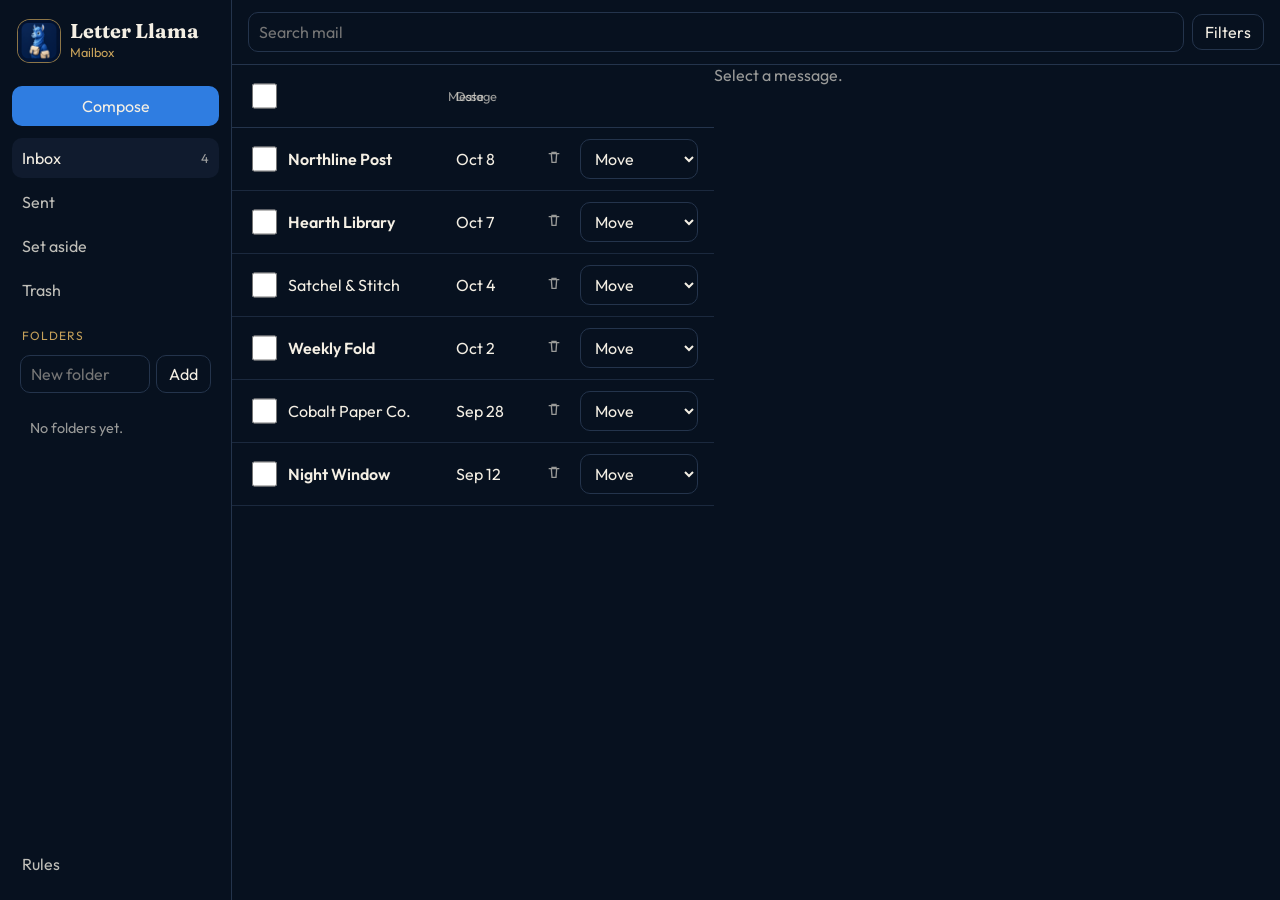
==== index.html @ 5c1ed554 "Serve the mailbox at the site root." ====
<!DOCTYPE html>
<html lang="en">
<head>
  <meta charset="utf-8" />
  <meta name="viewport" content="width=device-width, initial-scale=1" />
  <title>Letter Llama</title>
  <link rel="icon" href="[data-uri]" />
  <link rel="preconnect" href="https://fonts.googleapis.com" />
  <link rel="preconnect" href="https://fonts.gstatic.com" crossorigin />
  <link href="https://fonts.googleapis.com/css2?family=Fraunces:opsz,wght@9..144,560&family=Outfit:wght@400;500;600&display=swap" rel="stylesheet" />
  <style>
    :root { --ink:#07111f; --paper:#f4efe4; --cobalt:#2f7de1; --brass:#c6a15a; --line:#24344c; --surface:#101b2e; --muted:rgba(244,239,228,.62); }
    * { box-sizing: border-box; }
    html, body { margin: 0; height: 100%; background: var(--ink); color: var(--paper); font-family: Outfit, system-ui, sans-serif; }
    button, input, select, textarea { font: inherit; color: inherit; }
    button { cursor: pointer; }
    button:disabled { cursor: default; opacity: .45; }
    h1 { font-family: Fraunces, Georgia, serif; font-weight: 560; font-size: 1.6rem; margin: 0; }
    .shell { min-height: 100dvh; display: grid; grid-template-columns: 232px 1fr; }
    .side { border-right: 1px solid var(--line); padding: 16px 12px; display: flex; flex-direction: column; gap: 4px; min-width: 0; }
    .brand { display: flex; gap: 10px; align-items: center; padding: 4px 6px 12px; }
    .brand img { width: 42px; height: 42px; border-radius: 12px; object-fit: cover; box-shadow: 0 0 0 1px rgba(198,161,90,.7); }
    .brand strong { font-family: Fraunces, Georgia, serif; font-size: 1.25rem; display: block; line-height: 1; }
    .brand span { color: var(--brass); font-size: .8rem; }
    .navbtn, .folder, .compose { display: flex; width: 100%; align-items: center; justify-content: space-between; gap: 8px; min-height: 40px; border: 0; background: transparent; border-radius: 10px; padding: 0 10px; text-align: left; color: rgba(244,239,228,.78); }
    .navbtn.on, .folder.on { background: var(--surface); color: var(--paper); }
    .folder.over, .navbtn.over { outline: 1px solid var(--brass); }
    .sec { margin: 14px 10px 4px; font-size: .75rem; letter-spacing: .08em; text-transform: uppercase; color: var(--brass); }
    .sub { padding-left: 8px; }
    .addfolder { display: flex; gap: 6px; padding: 4px 8px 8px; min-width: 0; }
    .addfolder input { flex: 1; min-width: 0; width: 0; min-height: 36px; }
    .compose { background: var(--cobalt); color: var(--paper); justify-content: center; margin: 8px 0; }
    input, select, textarea { background: var(--ink); border: 1px solid var(--line); border-radius: 10px; min-height: 40px; padding: 8px 10px; }
    textarea { min-height: 120px; width: 100%; }
    .main { min-width: 0; display: flex; flex-direction: column; }
    .toolbar { display: flex; gap: 8px; align-items: center; padding: 12px 16px; border-bottom: 1px solid var(--line); }
    .toolbar input[type="search"] { flex: 1; }
    .ghost, .btn, .danger, .brass { min-height: 36px; border-radius: 10px; padding: 0 12px; }
    .ghost { background: transparent; border: 1px solid var(--line); }
    .btn { background: var(--cobalt); border: 0; }
    .danger { background: transparent; border: 1px solid rgba(47,125,225,.55); color: #9ec4f5; }
    .brass { background: transparent; border: 1px solid rgba(198,161,90,.7); color: var(--brass); }
    .filters { display: grid; grid-template-columns: repeat(4, 1fr); gap: 8px; padding: 12px 16px; border-bottom: 1px solid var(--line); background: #0c1728; }
    .filters label { display: flex; flex-direction: column; gap: 4px; font-size: .75rem; color: var(--muted); }
    .bulk { display: flex; flex-wrap: wrap; gap: 8px; align-items: center; padding: 8px 16px; background: #122038; border-bottom: 1px solid var(--line); }
    .listhead, .mail { display: grid; grid-template-columns: 32px minmax(110px, 180px) minmax(0, 1fr) 72px 36px 118px; gap: 8px; align-items: center; padding: 8px 16px; }
    .listhead { color: var(--muted); font-size: .8rem; border-bottom: 1px solid var(--line); }
    .mail { width: 100%; border: 0; border-bottom: 1px solid rgba(36,52,76,.7); background: transparent; text-align: left; color: inherit; }
    .mail.unread .who, .mail.unread .subj { font-weight: 600; }
    .mail.on { background: #15243b; }
    .subj { white-space: nowrap; overflow: hidden; text-overflow: ellipsis; }
    .snip { color: var(--muted); font-weight: 400; }
    .iconbtn { width: 36px; height: 36px; border-radius: 8px; border: 0; background: transparent; color: var(--muted); }
    .iconbtn:hover { color: var(--paper); background: var(--surface); }
    .split { display: grid; grid-template-columns: minmax(320px, 46%) 1fr; min-height: 0; flex: 1; }
    .reader.empty::before { content: "Select a message."; color: var(--muted); }
    .reader p { line-height: 1.5; color: rgba(244,239,228,.86); }
    .meta { color: var(--muted); font-size: .9rem; }
    .warn { margin-top: 12px; border: 1px solid rgba(198,161,90,.7); color: var(--brass); border-radius: 12px; padding: 12px; }
    .pad { padding: 16px; }
    .count { color: var(--muted); font-size: .8rem; }
    @media (max-width: 900px) {
      .shell { grid-template-columns: 1fr; }
      .side { border-right: 0; border-bottom: 1px solid var(--line); }
      .split { grid-template-columns: 1fr; }
      .reader { border-left: 0; border-top: 1px solid var(--line); }
      .filters { grid-template-columns: 1fr 1fr; }
      .listhead { display: none; }
      .reader.empty { display: none; }
      .mail { grid-template-columns: 28px 1fr 36px; grid-template-areas: "check who trash" "check subj subj" "check when move"; }
      .mail input[type="checkbox"] { grid-area: check; }
      .mail .who { grid-area: who; }
      .mail .subj { grid-area: subj; }
      .mail .when { grid-area: when; }
      .mail .iconbtn { grid-area: trash; }
      .mail select { grid-area: move; width: 100%; }
      .subj { grid-column: 2; }
      .when { grid-column: 2; color: var(--muted); font-size: .8rem; }
    }
  </style>
</head>
<body>
  <div class="shell">
    <aside class="side" id="side"></aside>
    <section class="main" id="main"></section>
  </div>
  <script>
    const MARK = "[data-uri]";
    const KEY = "letter-llama-mailbox-v2";
    const seed = [
      ["Northline Post", "You", "Buckle shipment is at the window", "The brass buckles for the cream satchels arrived this morning. They are behind the counter under your name.", "2026-10-08", true, []],
      ["Hearth Library", "You", "Your hold is on the desk", "A book you asked for is waiting at the front desk until Friday. Ask for the green slip.", "2026-10-07", true, []],
      ["Satchel & Stitch", "You", "Repair ticket 184", "The left strap is restitched and the buckle hole is recut. The ticket is paid.", "2026-10-04", false, ["ticket-184.pdf"]],
      ["Weekly Fold", "You", "Three routes, one map", "This week's fold covers the river road, the ridge cut, and the closed bridge.", "2026-10-02", true, ["routes.pdf"]],
      ["Cobalt Paper Co.", "You", "Invoice for cream stock", "Forty sheets of cream stock, paid. Keep the invoice with the shop papers.", "2026-09-28", false, ["invoice.pdf"]],
      ["Night Window", "You", "Old notes, unread since spring", "A stack of old notes has been sitting since spring. Say if you want them boxed or thrown out.", "2026-09-12", true, []]
    ].map((r, i) => ({ id: "seed-" + i, from: r[0], to: r[1], subject: r[2], body: r[3], date: r[4], unread: r[5], files: r[6], place: "inbox", folderId: null }));

    let state = load();
    function blankFilters() { return { from: "", to: "", subject: "", body: "", dateFrom: "", dateTo: "", attachment: "any", unread: "any" }; }
    function blank() { return { box: "inbox", folderId: null, letters: seed, folders: [], rules: [], openId: null, writing: false, to: "", subject: "", body: "", replying: false, reply: "", armed: false, query: "", selected: [], filtersOpen: false, filters: blankFilters(), view: "mail", ruleName: "", ruleQuery: "", ruleKind: "archive", armedRule: null, folderName: "" }; }
    function load() {
      try {
        const saved = JSON.parse(localStorage.getItem(KEY) || "null");
        if (saved && Array.isArray(saved.letters)) return Object.assign(blank(), saved, { filters: Object.assign(blankFilters(), saved.filters || {}) });
      } catch (e) {}
      return blank();
    }
    function save() { localStorage.setItem(KEY, JSON.stringify(state)); }
    function uid() { return Math.random().toString(36).slice(2) + Date.now().toString(36); }
    function esc(s) { return String(s ?? "").replace(/[&<>"']/g, (c) => "&#" + c.charCodeAt(0) + ";"); }
    function shownDate(iso) { const p = String(iso).split("-"); const months = ["Jan","Feb","Mar","Apr","May","Jun","Jul","Aug","Sep","Oct","Nov","Dec"]; return months[(+p[1] || 1) - 1] + " " + (+p[2] || ""); }
    function set(patch) {
      const id = document.activeElement && document.activeElement.id;
      const pos = document.activeElement && document.activeElement.selectionStart;
      state = Object.assign({}, state, patch || {});
      save();
      draw();
      if (id) {
        const el = document.getElementById(id);
        if (el) { el.focus(); if (pos != null && el.setSelectionRange) { try { el.setSelectionRange(pos, pos); } catch (e) {} } }
      }
    }
    function boxLetters() {
      return state.letters.filter((letter) => {
        if (state.box === "folder") return letter.place === "folder" && letter.folderId === state.folderId;
        return letter.place === state.box;
      });
    }
    function filtered() {
      const q = state.query.trim().toLowerCase();
      const f = state.filters;
      return boxLetters().filter((letter) => {
        const hay = (letter.from + " " + letter.to + " " + letter.subject + " " + letter.body).toLowerCase();
        if (q && !hay.includes(q)) return false;
        if (f.from && !letter.from.toLowerCase().includes(f.from.toLowerCase())) return false;
        if (f.to && !letter.to.toLowerCase().includes(f.to.toLowerCase())) return false;
        if (f.subject && !letter.subject.toLowerCase().includes(f.subject.toLowerCase())) return false;
        if (f.body && !letter.body.toLowerCase().includes(f.body.toLowerCase())) return false;
        if (f.dateFrom && letter.date < f.dateFrom) return false;
        if (f.dateTo && letter.date > f.dateTo) return false;
        if (f.attachment === "yes" && !letter.files.length) return false;
        if (f.attachment === "no" && letter.files.length) return false;
        if (f.unread === "yes" && !letter.unread) return false;
        if (f.unread === "no" && letter.unread) return false;
        return true;
      });
    }
    function title() {
      if (state.box === "folder") { const f = state.folders.find((item) => item.id === state.folderId); return f ? f.name : "Folder"; }
      return { inbox: "Inbox", sent: "Sent", archived: "Set aside", trash: "Trash" }[state.box] || "Inbox";
    }
    function unreadCount(box) { return state.letters.filter((l) => l.place === box && l.unread).length; }

    function draw() {
      const inboxN = unreadCount("inbox");
      document.getElementById("side").innerHTML = `
        <div class="brand"><img alt="" src="${MARK}" /><div><strong>Letter Llama</strong><span>Mailbox</span></div></div>
        <button class="compose" data-act="write">Compose</button>
        ${nav("inbox", "Inbox", inboxN)}
        ${nav("sent", "Sent")}
        ${nav("archived", "Set aside")}
        ${nav("trash", "Trash", state.letters.filter((l) => l.place === "trash").length)}
        <div class="sec">Folders</div>
        <form class="addfolder" id="add-folder"><input id="folder-name" name="name" placeholder="New folder" value="${esc(state.folderName)}" /><button class="ghost" type="submit">Add</button></form>
        <div class="sub">${state.folders.map((folder) => `<button class="folder ${state.box === "folder" && state.folderId === folder.id ? "on" : ""}" data-drop="folder" data-folder="${esc(folder.id)}">${esc(folder.name)} <span class="count">${state.letters.filter((l) => l.folderId === folder.id && l.place === "folder").length}</span></button>`).join("") || `<p class="meta" style="padding:0 10px">No folders yet.</p>`}</div>
        <button class="navbtn" data-view="rules" style="margin-top:auto">Rules</button>`;
      document.getElementById("main").innerHTML = state.view === "rules" ? rulesView() : mailView();
    }
    function nav(box, name, count) {
      return `<button class="navbtn ${state.box === box ? "on" : ""}" data-drop="${box}" data-box="${box}">${name}${count ? `<span class="count">${count}</span>` : ""}</button>`;
    }
    function mailView() {
      const rows = filtered();
      const allOn = rows.length > 0 && rows.every((letter) => state.selected.includes(letter.id));
      const filters = state.filtersOpen ? `
        <div class="filters">
          <label>From<input id="f-from" data-filter="from" value="${esc(state.filters.from)}" /></label>
          <label>To<input id="f-to" data-filter="to" value="${esc(state.filters.to)}" /></label>
          <label>Subject<input id="f-subject" data-filter="subject" value="${esc(state.filters.subject)}" /></label>
          <label>Body<input id="f-body" data-filter="body" value="${esc(state.filters.body)}" /></label>
          <label>Date from<input id="f-date-from" data-filter="dateFrom" type="date" value="${esc(state.filters.dateFrom)}" /></label>
          <label>Date to<input id="f-date-to" data-filter="dateTo" type="date" value="${esc(state.filters.dateTo)}" /></label>
          <label>Attachments<select id="f-files" data-filter="attachment"><option value="any">Any</option><option value="yes" ${state.filters.attachment === "yes" ? "selected" : ""}>Has attachment</option><option value="no" ${state.filters.attachment === "no" ? "selected" : ""}>No attachment</option></select></label>
          <label>Read<select id="f-unread" data-filter="unread"><option value="any">Any</option><option value="yes" ${state.filters.unread === "yes" ? "selected" : ""}>Unread</option><option value="no" ${state.filters.unread === "no" ? "selected" : ""}>Read</option></select></label>
        </div>` : "";
      const bulk = state.selected.length ? `
        <div class="bulk"><strong>${state.selected.length} selected</strong>
          <button class="danger" data-act="trash-selected">Trash</button>
          <button class="ghost" data-act="aside-selected">Set aside</button>
          <select id="bulk-move"><option value="">Move to folder</option>${state.folders.map((folder) => `<option value="${esc(folder.id)}">${esc(folder.name)}</option>`).join("")}</select>
          ${state.armed ? `<button class="brass" data-act="confirm-many">Yes, delete forever</button>` : `<button class="brass" data-act="arm-many">Delete forever</button>`}
        </div>` : "";
      const compose = state.writing ? `
        <form id="compose" class="pad">
          <label class="meta" for="to">To</label><input id="to" name="to" value="${esc(state.to)}" />
          <label class="meta" for="subject">Subject</label><input id="subject" name="subject" value="${esc(state.subject)}" />
          <label class="meta" for="body">Message</label><textarea id="body" name="body">${esc(state.body)}</textarea>
          <div class="bulk" style="padding-left:0"><button class="btn" type="submit">Send</button><button class="ghost" type="button" data-act="cancel-write">Discard</button></div>
        </form>` : "";
      const list = `
        <div class="listhead"><input type="checkbox" data-act="check-all" ${allOn ? "checked" : ""} aria-label="Check all" /><span></span><span>Message</span><span>Date</span><span></span><span></span></div>
        ${rows.map((letter) => row(letter)).join("") || `<p class="pad meta">No messages.</p>`}`;
      const open = state.letters.find((letter) => letter.id === state.openId);
      return `
        <div class="toolbar"><input id="q" type="search" placeholder="Search mail" value="${esc(state.query)}" /><button class="ghost" data-act="filters">${state.filtersOpen ? "Hide filters" : "Filters"}</button></div>
        ${filters}${bulk}${compose}
        <div class="split"><div>${list}</div>${open ? `<article class="reader">${reader(open)}</article>` : `<div class="reader empty"></div>`}</div>`;
    }
    function row(letter) {
      const who = letter.place === "sent" ? letter.to : letter.from;
      const on = state.selected.includes(letter.id);
      return `<div class="mail ${letter.unread ? "unread" : ""} ${state.openId === letter.id ? "on" : ""}" draggable="true" data-open="${esc(letter.id)}">
        <input type="checkbox" data-check="${esc(letter.id)}" ${on ? "checked" : ""} aria-label="Select ${esc(letter.subject)}" />
        <span class="who">${esc(who)}</span>
        <span class="subj"><span class="subj">${esc(letter.subject)}</span> <span class="snip">${esc(letter.body)}</span>${letter.files.length ? ` <span class="snip">· ${letter.files.length} file</span>` : ""}</span>
        <span class="when">${esc(shownDate(letter.date))}</span>
        <button class="iconbtn" data-trash="${esc(letter.id)}" aria-label="Trash"><svg width="16" height="16" viewBox="0 0 24 24" fill="none" stroke="currentColor" stroke-width="2" aria-hidden="true"><path d="M4 7h16M9 7V5h6v2M8 7l1 13h6l1-13"/></svg></button>
        <select data-move="${esc(letter.id)}" aria-label="Move"><option value="">Move</option><option value="inbox">Inbox</option><option value="archived">Set aside</option><option value="trash">Trash</option>${state.folders.map((folder) => `<option value="folder:${esc(folder.id)}">${esc(folder.name)}</option>`).join("")}</select>
      </div>`;
    }
    function reader(letter) {
      const reply = state.replying ? `<form id="reply"><label class="meta" for="reply-body">Reply to ${esc(letter.from)}</label><textarea id="reply-body" name="reply">${esc(state.reply)}</textarea><div class="bulk" style="padding-left:0"><button class="btn" type="submit">Send</button><button class="ghost" type="button" data-act="cancel-reply">Discard</button></div></form>` : `<button class="btn" data-act="reply">Reply</button>`;
      const kill = state.armed ? `<div class="warn">This deletes the message. It cannot be undone, and it does not move it to trash.<button class="brass" data-act="confirm-delete" style="margin-top:8px">Yes, delete forever</button></div>` : `<button class="brass" data-act="arm">Delete forever</button>`;
      return `<p class="meta">From ${esc(letter.from)} · To ${esc(letter.to)} · ${esc(shownDate(letter.date))}</p><h1>${esc(letter.subject)}</h1><p>${esc(letter.body)}</p>${letter.files.length ? `<p class="meta">Attachments: ${esc(letter.files.join(", "))}</p>` : ""}<div class="bulk" style="padding-left:0">${reply}<button class="danger" data-act="trash-one">Trash</button><button class="ghost" data-act="aside-one">Set aside</button>${kill}</div>`;
    }
    function rulesView() {
      return `<div class="pad"><h1>Rules</h1><p class="meta">A rule sorts mail already in this mailbox. Delete forever still asks twice and will not trash instead.</p>
        <form id="add-rule"><label class="meta">Name</label><input id="rule-name" name="name" value="${esc(state.ruleName)}" /><label class="meta">Words</label><input id="rule-query" name="query" value="${esc(state.ruleQuery)}" /><label class="meta">Action</label><select id="rule-kind" name="kind"><option value="archive">Set aside</option><option value="trash">Trash</option><option value="keep">Inbox</option><option value="permanent_delete" ${state.ruleKind === "permanent_delete" ? "selected" : ""}>Delete forever</option></select><button class="btn" type="submit" style="margin-top:8px">Save rule</button></form>
        ${state.rules.map((rule) => { const matched = hits(rule); const action = rule.kind === "permanent_delete" ? (state.armedRule === rule.id ? `<button class="brass" data-run="${esc(rule.id)}">Yes, delete forever</button>` : `<button class="brass" data-arm-rule="${esc(rule.id)}" ${matched.length ? "" : "disabled"}>Delete matches forever</button>`) : `<button class="danger" data-run="${esc(rule.id)}" ${matched.length ? "" : "disabled"}>${rule.kind === "trash" ? "Trash matches" : rule.kind === "archive" ? "Set matches aside" : "Move matches to inbox"}</button>`; return `<div class="warn"><strong>${esc(rule.name)}</strong><div class="meta">${matched.length ? matched.length + " match" : "No matches"}</div>${action} <button class="ghost" data-remove-rule="${esc(rule.id)}">Remove</button></div>`; }).join("")}
      </div>`;
    }
    function hits(rule) {
      const words = rule.query.toLowerCase().split(/\s+/).filter(Boolean);
      if (!words.length) return [];
      return state.letters.filter((letter) => words.every((word) => (letter.from + " " + letter.to + " " + letter.subject + " " + letter.body).toLowerCase().includes(word)));
    }
    function send(to, subject, body) {
      const date = "2026-10-10";
      const sent = { id: uid(), from: "You", to, subject, body, date, unread: false, files: [], place: "sent", folderId: null };
      const delivered = Object.assign({}, sent, { id: uid(), unread: true, place: "inbox" });
      set({ letters: [delivered, sent].concat(state.letters), writing: false, replying: false, to: "", subject: "", body: "", reply: "", box: "sent", view: "mail", openId: sent.id });
    }
    function placeIds(ids, place, folderId) {
      const wanted = new Set(ids);
      state.letters = state.letters.map((letter) => wanted.has(letter.id) ? Object.assign({}, letter, { place, folderId: folderId || null }) : letter);
      set({ selected: [], armed: false });
    }

    document.body.addEventListener("click", (event) => {
      const t = event.target.closest("button, [data-open]");
      if (!t) return;
      if (t.dataset.box) return set({ box: t.dataset.box, folderId: null, view: "mail", openId: null, selected: [] });
      if (t.dataset.folder && t.classList.contains("folder")) return set({ box: "folder", folderId: t.dataset.folder, view: "mail", openId: null, selected: [] });
      if (t.dataset.view) return set({ view: t.dataset.view });
      if (t.dataset.act === "write") return set({ writing: true, view: "mail" });
      if (t.dataset.act === "cancel-write") return set({ writing: false });
      if (t.dataset.act === "filters") return set({ filtersOpen: !state.filtersOpen });
      if (t.dataset.act === "check-all") {
        const rows = filtered();
        const allOn = rows.every((letter) => state.selected.includes(letter.id));
        return set({ selected: allOn ? [] : rows.map((letter) => letter.id), armed: false });
      }
      if (t.dataset.open && !event.target.closest("input,button,select")) {
        state.letters = state.letters.map((letter) => letter.id === t.dataset.open ? Object.assign({}, letter, { unread: false }) : letter);
        return set({ openId: t.dataset.open, armed: false, replying: false, view: "mail" });
      }
      if (t.dataset.trash) return placeIds([t.dataset.trash], "trash");
      if (t.dataset.act === "trash-selected") return placeIds(state.selected, "trash");
      if (t.dataset.act === "aside-selected") return placeIds(state.selected, "archived");
      if (t.dataset.act === "arm-many") return set({ armed: true });
      if (t.dataset.act === "confirm-many") {
        const drop = new Set(state.selected);
        state.letters = state.letters.filter((letter) => !drop.has(letter.id));
        return set({ selected: [], armed: false, openId: null });
      }
      const letter = state.letters.find((item) => item.id === state.openId);
      if (t.dataset.act === "reply") return set({ replying: true });
      if (t.dataset.act === "cancel-reply") return set({ replying: false });
      if (t.dataset.act === "trash-one" && letter) return placeIds([letter.id], "trash");
      if (t.dataset.act === "aside-one" && letter) return placeIds([letter.id], "archived");
      if (t.dataset.act === "arm") return set({ armed: true });
      if (t.dataset.act === "confirm-delete" && letter) {
        state.letters = state.letters.filter((item) => item.id !== letter.id);
        return set({ openId: null, armed: false });
      }
      if (t.dataset.removeRule) return set({ rules: state.rules.filter((rule) => rule.id !== t.dataset.removeRule) });
      if (t.dataset.armRule) return set({ armedRule: t.dataset.armRule });
      if (t.dataset.run) return runRule(t.dataset.run);
    });
    document.body.addEventListener("change", (event) => {
      const t = event.target;
      if (t.dataset && t.dataset.act === "check-all") {
        const rows = filtered();
        return set({ selected: t.checked ? rows.map((letter) => letter.id) : [], armed: false });
      }
      if (t.dataset && t.dataset.check) {
        const id = t.dataset.check;
        const selected = state.selected.includes(id) ? state.selected.filter((item) => item !== id) : state.selected.concat(id);
        return set({ selected, armed: false });
      }
      if (t.dataset && t.dataset.filter) {
        state.filters = Object.assign({}, state.filters, { [t.dataset.filter]: t.value });
        return set({});
      }
      if (t.id === "q") return set({ query: t.value });
      if (t.id === "bulk-move" && t.value) return placeIds(state.selected, "folder", t.value);
      if (t.dataset && t.dataset.move) {
        const value = t.value;
        if (!value) return;
        if (value.indexOf("folder:") === 0) return placeIds([t.dataset.move], "folder", value.slice(7));
        return placeIds([t.dataset.move], value);
      }
    });
    document.body.addEventListener("input", (event) => {
      const t = event.target;
      if (t.id === "q") state.query = t.value, set({});
      if (t.dataset && t.dataset.filter && t.dataset.filter !== "attachment" && t.dataset.filter !== "unread") {
        state.filters = Object.assign({}, state.filters, { [t.dataset.filter]: t.value });
        set({});
      }
    });
    document.body.addEventListener("submit", (event) => {
      event.preventDefault();
      const form = event.target;
      const data = new FormData(form);
      if (form.id === "compose") {
        const to = String(data.get("to") || "").trim();
        const subject = String(data.get("subject") || "").trim();
        const body = String(data.get("body") || "").trim();
        if (to && subject && body) send(to, subject, body);
      } else if (form.id === "reply") {
        const letter = state.letters.find((item) => item.id === state.openId);
        const body = String(data.get("reply") || "").trim();
        if (letter && body) send(letter.from, letter.subject.indexOf("Re:") === 0 ? letter.subject : "Re: " + letter.subject, body);
      } else if (form.id === "add-folder") {
        const name = String(data.get("name") || "").trim();
        if (!name) return;
        const id = uid();
        state.folders = state.folders.concat([{ id, name }]);
        set({ folderName: "", box: "folder", folderId: id, view: "mail" });
      } else if (form.id === "add-rule") {
        const name = String(data.get("name") || "").trim();
        if (!name) return;
        state.rules = state.rules.concat([{ id: uid(), name, query: String(data.get("query") || "").trim(), kind: String(data.get("kind") || "archive") }]);
        set({ ruleName: "", ruleQuery: "", ruleKind: "archive" });
      }
    });
    document.body.addEventListener("dragstart", (event) => {
      const row = event.target.closest("[data-open]");
      if (!row || event.target.closest("input,button,select")) { event.preventDefault(); return; }
      event.dataTransfer.setData("text/plain", row.dataset.open);
      event.dataTransfer.effectAllowed = "move";
    });
    document.body.addEventListener("dragover", (event) => {
      const zone = event.target.closest("[data-drop], [data-folder]");
      if (!zone) return;
      event.preventDefault();
      zone.classList.add("over");
    });
    document.body.addEventListener("dragleave", (event) => {
      const zone = event.target.closest("[data-drop], [data-folder]");
      if (zone) zone.classList.remove("over");
    });
    document.body.addEventListener("drop", (event) => {
      const zone = event.target.closest("[data-folder], [data-drop]");
      if (!zone) return;
      event.preventDefault();
      zone.classList.remove("over");
      const id = event.dataTransfer.getData("text/plain");
      if (!id) return;
      if (zone.dataset.folder) placeIds([id], "folder", zone.dataset.folder);
      else if (zone.dataset.drop && zone.dataset.drop !== "folder") placeIds([id], zone.dataset.drop);
    });
    function runRule(id) {
      const rule = state.rules.find((item) => item.id === id);
      if (!rule) return;
      const ids = hits(rule).map((letter) => letter.id);
      if (rule.kind === "permanent_delete") {
        if (state.armedRule !== id) return set({ armedRule: id });
        const drop = new Set(ids);
        state.letters = state.letters.filter((letter) => !drop.has(letter.id));
        return set({ armedRule: null });
      }
      placeIds(ids, rule.kind === "trash" ? "trash" : rule.kind === "archive" ? "archived" : "inbox");
    }
    draw();
  </script>
</body>
</html>
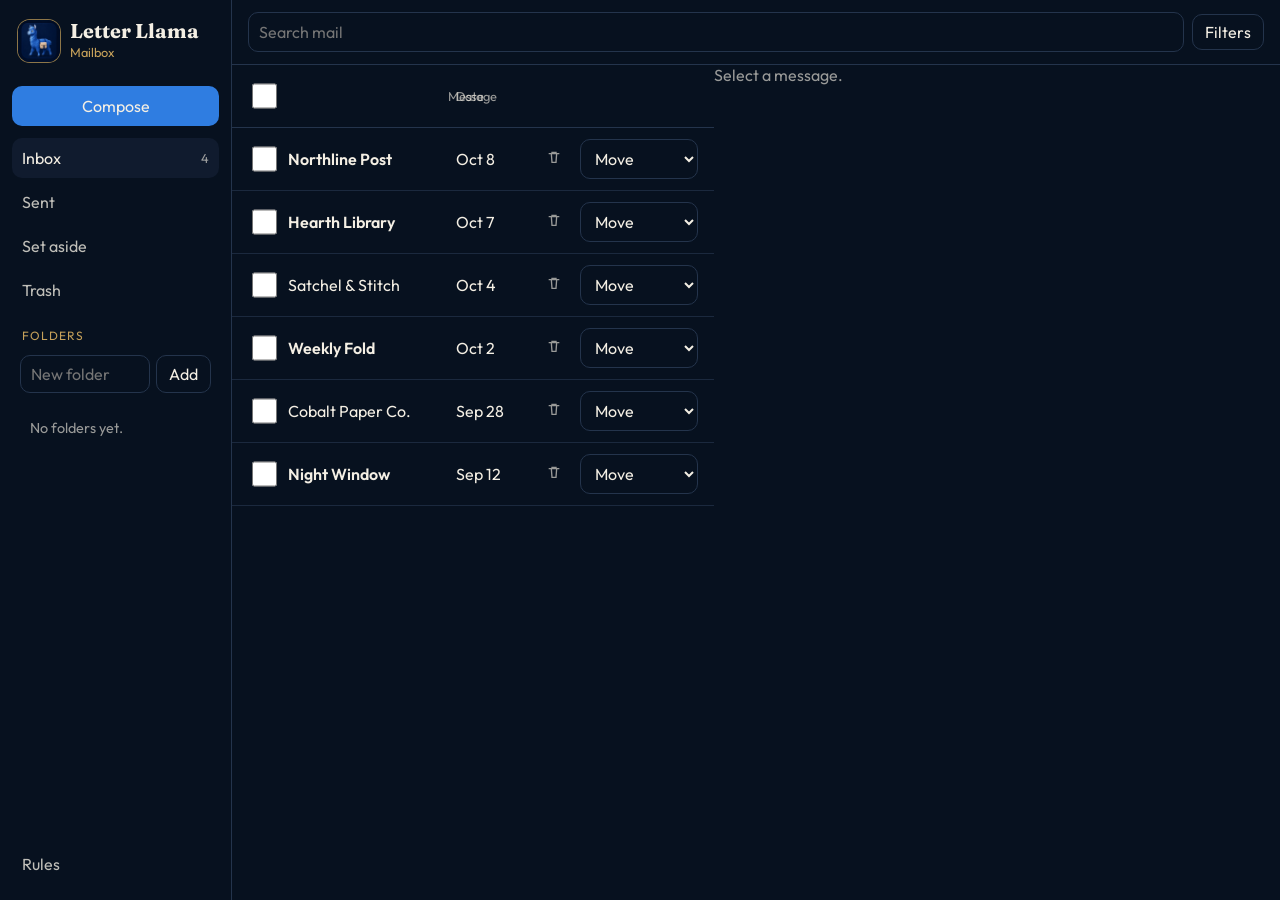
==== commit 3e602fe2: "Use the four-legged llama as the logo." ====
--- a/index.html
+++ b/index.html
@@ -4,7 +4,7 @@
   <meta charset="utf-8" />
   <meta name="viewport" content="width=device-width, initial-scale=1" />
   <title>Letter Llama</title>
-  <link rel="icon" href="[data-uri]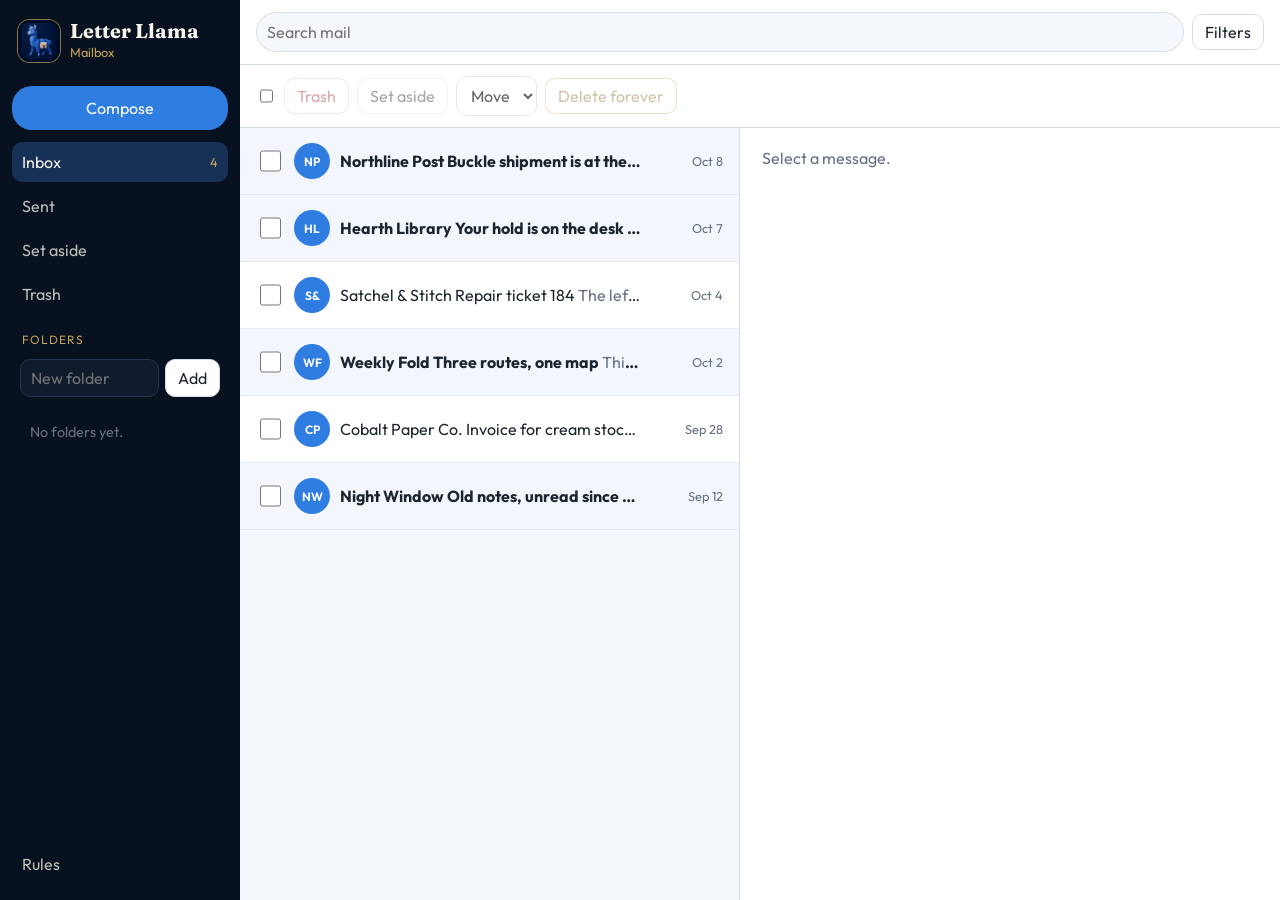
==== commit 139a3733: "Restyle the inbox like a mail client." ====
--- a/index.html
+++ b/index.html
@@ -9,73 +9,66 @@
   <link rel="preconnect" href="https://fonts.gstatic.com" crossorigin />
   <link href="https://fonts.googleapis.com/css2?family=Fraunces:opsz,wght@9..144,560&family=Outfit:wght@400;500;600&display=swap" rel="stylesheet" />
   <style>
-    :root { --ink:#07111f; --paper:#f4efe4; --cobalt:#2f7de1; --brass:#c6a15a; --line:#24344c; --surface:#101b2e; --muted:rgba(244,239,228,.62); }
+    :root { --ink:#07111f; --paper:#f7f4ee; --cobalt:#2f7de1; --brass:#c6a15a; --line:#d7dee8; --inktext:#1c2430; --muted:#667085; }
     * { box-sizing: border-box; }
-    html, body { margin: 0; height: 100%; background: var(--ink); color: var(--paper); font-family: Outfit, system-ui, sans-serif; }
+    html, body { margin: 0; height: 100%; background: #e7edf5; color: var(--inktext); font-family: Outfit, system-ui, sans-serif; }
     button, input, select, textarea { font: inherit; color: inherit; }
     button { cursor: pointer; }
-    button:disabled { cursor: default; opacity: .45; }
-    h1 { font-family: Fraunces, Georgia, serif; font-weight: 560; font-size: 1.6rem; margin: 0; }
-    .shell { min-height: 100dvh; display: grid; grid-template-columns: 232px 1fr; }
-    .side { border-right: 1px solid var(--line); padding: 16px 12px; display: flex; flex-direction: column; gap: 4px; min-width: 0; }
+    button:disabled { cursor: default; opacity: .4; }
+    h1 { font-family: Fraunces, Georgia, serif; font-weight: 560; font-size: 1.6rem; margin: 0; color: var(--inktext); }
+    .shell { min-height: 100dvh; display: grid; grid-template-columns: 240px 1fr; }
+    .side { background: var(--ink); color: var(--paper); border-right: 0; padding: 16px 12px; display: flex; flex-direction: column; gap: 4px; min-width: 0; }
     .brand { display: flex; gap: 10px; align-items: center; padding: 4px 6px 12px; }
     .brand img { width: 42px; height: 42px; border-radius: 12px; object-fit: cover; box-shadow: 0 0 0 1px rgba(198,161,90,.7); }
     .brand strong { font-family: Fraunces, Georgia, serif; font-size: 1.25rem; display: block; line-height: 1; }
     .brand span { color: var(--brass); font-size: .8rem; }
     .navbtn, .folder, .compose { display: flex; width: 100%; align-items: center; justify-content: space-between; gap: 8px; min-height: 40px; border: 0; background: transparent; border-radius: 10px; padding: 0 10px; text-align: left; color: rgba(244,239,228,.78); }
-    .navbtn.on, .folder.on { background: var(--surface); color: var(--paper); }
+    .navbtn.on, .folder.on { background: #173056; color: var(--paper); }
     .folder.over, .navbtn.over { outline: 1px solid var(--brass); }
     .sec { margin: 14px 10px 4px; font-size: .75rem; letter-spacing: .08em; text-transform: uppercase; color: var(--brass); }
     .sub { padding-left: 8px; }
     .addfolder { display: flex; gap: 6px; padding: 4px 8px 8px; min-width: 0; }
-    .addfolder input { flex: 1; min-width: 0; width: 0; min-height: 36px; }
-    .compose { background: var(--cobalt); color: var(--paper); justify-content: center; margin: 8px 0; }
-    input, select, textarea { background: var(--ink); border: 1px solid var(--line); border-radius: 10px; min-height: 40px; padding: 8px 10px; }
+    .addfolder input { flex: 1; min-width: 0; width: 0; min-height: 36px; background: #101b2e; color: var(--paper); border-color: #24344c; }
+    .compose { background: var(--cobalt); color: white; justify-content: center; margin: 8px 0; border-radius: 20px; min-height: 44px; }
+    input, select, textarea { background: white; border: 1px solid var(--line); border-radius: 10px; min-height: 40px; padding: 8px 10px; color: var(--inktext); }
     textarea { min-height: 120px; width: 100%; }
-    .main { min-width: 0; display: flex; flex-direction: column; }
-    .toolbar { display: flex; gap: 8px; align-items: center; padding: 12px 16px; border-bottom: 1px solid var(--line); }
-    .toolbar input[type="search"] { flex: 1; }
+    .main { min-width: 0; display: flex; flex-direction: column; background: #f4f7fb; }
+    .toolbar { display: flex; gap: 8px; align-items: center; padding: 12px 16px; background: white; border-bottom: 1px solid var(--line); }
+    .toolbar input[type="search"] { flex: 1; border-radius: 999px; background: #f4f7fb; }
     .ghost, .btn, .danger, .brass { min-height: 36px; border-radius: 10px; padding: 0 12px; }
-    .ghost { background: transparent; border: 1px solid var(--line); }
-    .btn { background: var(--cobalt); border: 0; }
-    .danger { background: transparent; border: 1px solid rgba(47,125,225,.55); color: #9ec4f5; }
-    .brass { background: transparent; border: 1px solid rgba(198,161,90,.7); color: var(--brass); }
-    .filters { display: grid; grid-template-columns: repeat(4, 1fr); gap: 8px; padding: 12px 16px; border-bottom: 1px solid var(--line); background: #0c1728; }
+    .ghost { background: white; border: 1px solid var(--line); color: var(--inktext); }
+    .btn { background: var(--cobalt); border: 0; color: white; }
+    .danger { background: white; border: 1px solid #f0c9c4; color: #9b2c2c; }
+    .brass { background: white; border: 1px solid rgba(198,161,90,.8); color: #8a6a2f; }
+    .filters { display: grid; grid-template-columns: repeat(4, 1fr); gap: 8px; padding: 12px 16px; border-bottom: 1px solid var(--line); background: white; }
     .filters label { display: flex; flex-direction: column; gap: 4px; font-size: .75rem; color: var(--muted); }
-    .bulk { display: flex; flex-wrap: wrap; gap: 8px; align-items: center; padding: 8px 16px; background: #122038; border-bottom: 1px solid var(--line); }
-    .listhead, .mail { display: grid; grid-template-columns: 32px minmax(110px, 180px) minmax(0, 1fr) 72px 36px 118px; gap: 8px; align-items: center; padding: 8px 16px; }
-    .listhead { color: var(--muted); font-size: .8rem; border-bottom: 1px solid var(--line); }
-    .mail { width: 100%; border: 0; border-bottom: 1px solid rgba(36,52,76,.7); background: transparent; text-align: left; color: inherit; }
-    .mail.unread .who, .mail.unread .subj { font-weight: 600; }
-    .mail.on { background: #15243b; }
-    .subj { white-space: nowrap; overflow: hidden; text-overflow: ellipsis; }
+    .bulk { display: flex; flex-wrap: wrap; gap: 8px; align-items: center; padding: 8px 16px; background: white; border-bottom: 1px solid var(--line); color: var(--inktext); }
+    .list { background: white; min-height: 0; overflow: auto; }
+    .mail { display: grid; grid-template-columns: 28px 36px minmax(0, 1fr) 72px; gap: 10px; align-items: center; width: 100%; border: 0; border-bottom: 1px solid #e6ebf2; background: white; text-align: left; color: var(--inktext); padding: 10px 16px; min-height: 56px; }
+    .mail.unread { background: #f3f7fd; }
+    .mail.unread .who, .mail.unread .subject { font-weight: 700; }
+    .mail.on { box-shadow: inset 3px 0 0 var(--cobalt); background: #e8f1fc; }
+    .avatar { width: 36px; height: 36px; border-radius: 50%; background: var(--cobalt); color: white; display: grid; place-items: center; font-size: .75rem; font-weight: 650; }
+    .subject { overflow: hidden; text-overflow: ellipsis; white-space: nowrap; }
     .snip { color: var(--muted); font-weight: 400; }
-    .iconbtn { width: 36px; height: 36px; border-radius: 8px; border: 0; background: transparent; color: var(--muted); }
-    .iconbtn:hover { color: var(--paper); background: var(--surface); }
-    .split { display: grid; grid-template-columns: minmax(320px, 46%) 1fr; min-height: 0; flex: 1; }
+    .when { color: var(--muted); font-size: .8rem; text-align: right; }
+    .split { display: grid; grid-template-columns: minmax(340px, 48%) 1fr; min-height: 0; flex: 1; }
+    .reader { background: white; border-left: 1px solid var(--line); padding: 20px 22px; color: var(--inktext); }
     .reader.empty::before { content: "Select a message."; color: var(--muted); }
-    .reader p { line-height: 1.5; color: rgba(244,239,228,.86); }
+    .reader p, .reader h1 { color: var(--inktext); }
+    .reader p { line-height: 1.5; }
     .meta { color: var(--muted); font-size: .9rem; }
-    .warn { margin-top: 12px; border: 1px solid rgba(198,161,90,.7); color: var(--brass); border-radius: 12px; padding: 12px; }
+    .warn { margin-top: 12px; border: 1px solid rgba(198,161,90,.7); color: #8a6a2f; border-radius: 12px; padding: 12px; }
     .pad { padding: 16px; }
-    .count { color: var(--muted); font-size: .8rem; }
+    .count { color: var(--brass); font-size: .8rem; }
     @media (max-width: 900px) {
       .shell { grid-template-columns: 1fr; }
-      .side { border-right: 0; border-bottom: 1px solid var(--line); }
       .split { grid-template-columns: 1fr; }
       .reader { border-left: 0; border-top: 1px solid var(--line); }
       .filters { grid-template-columns: 1fr 1fr; }
-      .listhead { display: none; }
       .reader.empty { display: none; }
-      .mail { grid-template-columns: 28px 1fr 36px; grid-template-areas: "check who trash" "check subj subj" "check when move"; }
-      .mail input[type="checkbox"] { grid-area: check; }
-      .mail .who { grid-area: who; }
-      .mail .subj { grid-area: subj; }
-      .mail .when { grid-area: when; }
-      .mail .iconbtn { grid-area: trash; }
-      .mail select { grid-area: move; width: 100%; }
-      .subj { grid-column: 2; }
-      .when { grid-column: 2; color: var(--muted); font-size: .8rem; }
+      .mail { grid-template-columns: 28px 36px minmax(0, 1fr); }
+      .when { grid-column: 3; text-align: left; }
     }
   </style>
 </head>
@@ -184,13 +177,14 @@
           <label>Attachments<select id="f-files" data-filter="attachment"><option value="any">Any</option><option value="yes" ${state.filters.attachment === "yes" ? "selected" : ""}>Has attachment</option><option value="no" ${state.filters.attachment === "no" ? "selected" : ""}>No attachment</option></select></label>
           <label>Read<select id="f-unread" data-filter="unread"><option value="any">Any</option><option value="yes" ${state.filters.unread === "yes" ? "selected" : ""}>Unread</option><option value="no" ${state.filters.unread === "no" ? "selected" : ""}>Read</option></select></label>
         </div>` : "";
-      const bulk = state.selected.length ? `
-        <div class="bulk"><strong>${state.selected.length} selected</strong>
-          <button class="danger" data-act="trash-selected">Trash</button>
-          <button class="ghost" data-act="aside-selected">Set aside</button>
-          <select id="bulk-move"><option value="">Move to folder</option>${state.folders.map((folder) => `<option value="${esc(folder.id)}">${esc(folder.name)}</option>`).join("")}</select>
-          ${state.armed ? `<button class="brass" data-act="confirm-many">Yes, delete forever</button>` : `<button class="brass" data-act="arm-many">Delete forever</button>`}
-        </div>` : "";
+      const bulk = `
+        <div class="bulk">
+          <input type="checkbox" data-act="check-all" ${allOn ? "checked" : ""} aria-label="Check all" />
+          <button class="danger" data-act="trash-selected" ${state.selected.length ? "" : "disabled"}>Trash</button>
+          <button class="ghost" data-act="aside-selected" ${state.selected.length ? "" : "disabled"}>Set aside</button>
+          <select id="bulk-move" ${state.selected.length ? "" : "disabled"}><option value="">Move</option>${state.folders.map((folder) => `<option value="${esc(folder.id)}">${esc(folder.name)}</option>`).join("")}</select>
+          ${state.armed ? `<button class="brass" data-act="confirm-many">Yes, delete forever</button>` : `<button class="brass" data-act="arm-many" ${state.selected.length ? "" : "disabled"}>Delete forever</button>`}
+        </div>`;
       const compose = state.writing ? `
         <form id="compose" class="pad">
           <label class="meta" for="to">To</label><input id="to" name="to" value="${esc(state.to)}" />
@@ -198,25 +192,24 @@
           <label class="meta" for="body">Message</label><textarea id="body" name="body">${esc(state.body)}</textarea>
           <div class="bulk" style="padding-left:0"><button class="btn" type="submit">Send</button><button class="ghost" type="button" data-act="cancel-write">Discard</button></div>
         </form>` : "";
-      const list = `
-        <div class="listhead"><input type="checkbox" data-act="check-all" ${allOn ? "checked" : ""} aria-label="Check all" /><span></span><span>Message</span><span>Date</span><span></span><span></span></div>
-        ${rows.map((letter) => row(letter)).join("") || `<p class="pad meta">No messages.</p>`}`;
+      const list = `<div class="list">${rows.map((letter) => row(letter)).join("") || `<p class="pad meta">No messages.</p>`}</div>`;
       const open = state.letters.find((letter) => letter.id === state.openId);
       return `
         <div class="toolbar"><input id="q" type="search" placeholder="Search mail" value="${esc(state.query)}" /><button class="ghost" data-act="filters">${state.filtersOpen ? "Hide filters" : "Filters"}</button></div>
         ${filters}${bulk}${compose}
         <div class="split"><div>${list}</div>${open ? `<article class="reader">${reader(open)}</article>` : `<div class="reader empty"></div>`}</div>`;
     }
+    function initials(name) {
+      return String(name).trim().split(/\s+/).slice(0, 2).map((part) => part[0] || "").join("").toUpperCase();
+    }
     function row(letter) {
       const who = letter.place === "sent" ? letter.to : letter.from;
       const on = state.selected.includes(letter.id);
       return `<div class="mail ${letter.unread ? "unread" : ""} ${state.openId === letter.id ? "on" : ""}" draggable="true" data-open="${esc(letter.id)}">
         <input type="checkbox" data-check="${esc(letter.id)}" ${on ? "checked" : ""} aria-label="Select ${esc(letter.subject)}" />
-        <span class="who">${esc(who)}</span>
-        <span class="subj"><span class="subj">${esc(letter.subject)}</span> <span class="snip">${esc(letter.body)}</span>${letter.files.length ? ` <span class="snip">· ${letter.files.length} file</span>` : ""}</span>
+        <span class="avatar" aria-hidden="true">${esc(initials(who))}</span>
+        <span class="subject"><span class="who">${esc(who)}</span> <span class="subject">${esc(letter.subject)}</span> <span class="snip">${esc(letter.body)}</span></span>
         <span class="when">${esc(shownDate(letter.date))}</span>
-        <button class="iconbtn" data-trash="${esc(letter.id)}" aria-label="Trash"><svg width="16" height="16" viewBox="0 0 24 24" fill="none" stroke="currentColor" stroke-width="2" aria-hidden="true"><path d="M4 7h16M9 7V5h6v2M8 7l1 13h6l1-13"/></svg></button>
-        <select data-move="${esc(letter.id)}" aria-label="Move"><option value="">Move</option><option value="inbox">Inbox</option><option value="archived">Set aside</option><option value="trash">Trash</option>${state.folders.map((folder) => `<option value="folder:${esc(folder.id)}">${esc(folder.name)}</option>`).join("")}</select>
       </div>`;
     }
     function reader(letter) {
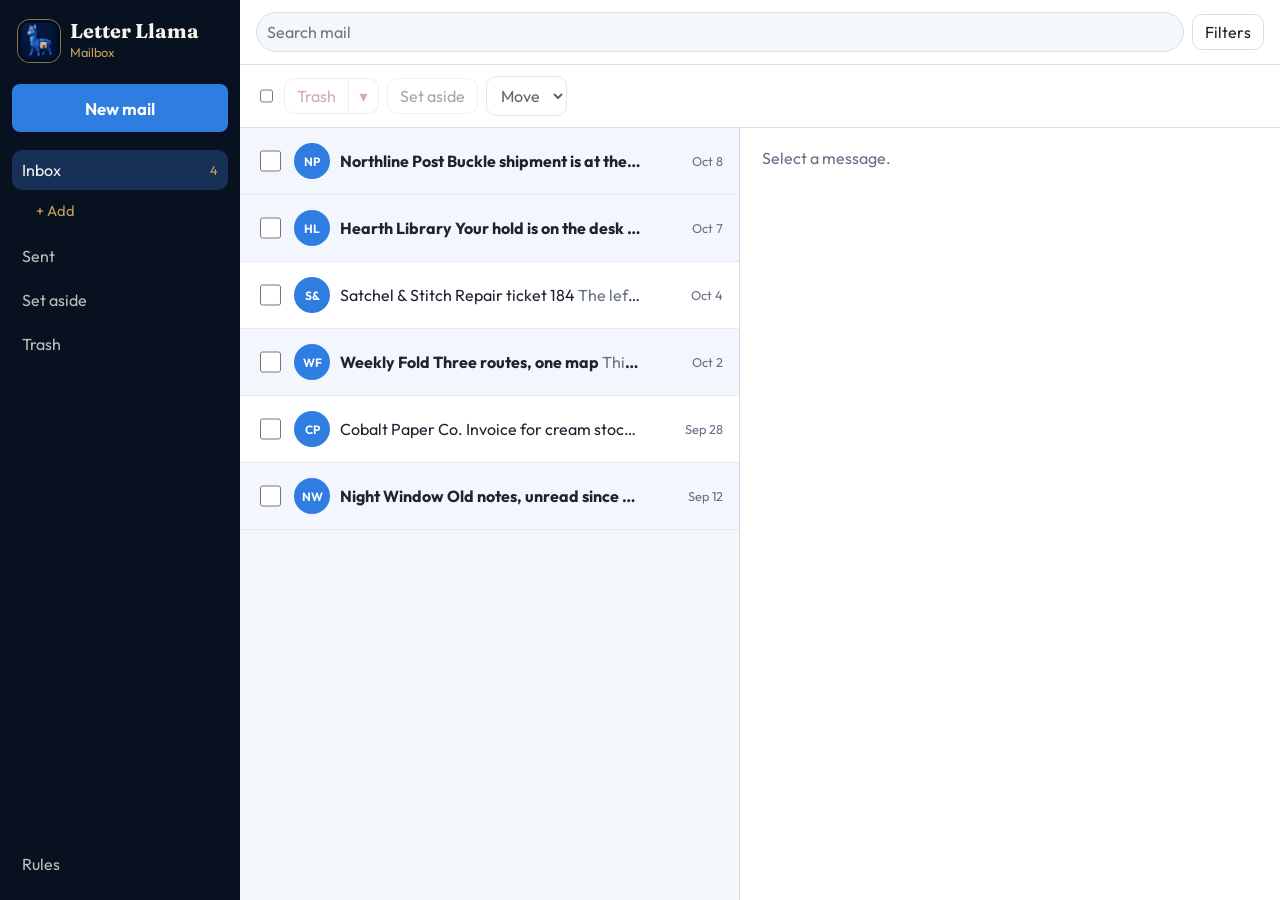
==== commit f5cd008b: "Give compose more room, nest folders under Inbox, and split trash from delete forever." ====
--- a/index.html
+++ b/index.html
@@ -29,7 +29,22 @@
     .sub { padding-left: 8px; }
     .addfolder { display: flex; gap: 6px; padding: 4px 8px 8px; min-width: 0; }
     .addfolder input { flex: 1; min-width: 0; width: 0; min-height: 36px; background: #101b2e; color: var(--paper); border-color: #24344c; }
-    .compose { background: var(--cobalt); color: white; justify-content: center; margin: 8px 0; border-radius: 20px; min-height: 44px; }
+    .compose { background: var(--cobalt); color: white; justify-content: center; margin: 6px 0 14px; border-radius: 8px; min-height: 48px; font-size: 1.05rem; font-weight: 650; }
+    .subs { margin: 0 0 6px 14px; display: flex; flex-direction: column; gap: 2px; }
+    .folder { min-height: 32px; font-size: .92rem; }
+    .addmini { color: var(--brass); justify-content: flex-start; }
+    .subadd { padding: 0; }
+    .subadd input { min-height: 32px; }
+    .compose-pane { min-height: 30vh; display: flex; flex-direction: column; gap: 8px; background: white; border-bottom: 1px solid var(--line); padding: 16px 18px; }
+    .compose-pane textarea { flex: 1; min-height: 120px; }
+    .splitbtn { position: relative; display: inline-flex; }
+    .splitbtn > .danger { border-radius: 10px 0 0 10px; }
+    .splitbtn > .caret { border-radius: 0 10px 10px 0; border-left: 0; padding: 0 8px; min-width: 30px; }
+    .menu { position: absolute; top: calc(100% + 4px); left: 0; z-index: 6; background: white; border: 1px solid var(--line); border-radius: 8px; box-shadow: 0 8px 24px rgba(7,17,31,.12); min-width: 160px; }
+    .menu button { display: block; width: 100%; text-align: left; border: 0; background: white; color: #9b2c2c; padding: 8px 12px; border-radius: 8px; }
+    .modal { position: fixed; inset: 0; background: rgba(7,17,31,.45); display: grid; place-items: center; z-index: 30; padding: 16px; }
+    .dialog { background: white; color: var(--inktext); border-radius: 16px; padding: 20px; width: min(420px, 100%); box-shadow: 0 16px 40px rgba(7,17,31,.2); }
+    .dialog h2 { margin: 0 0 8px; font-family: Fraunces, Georgia, serif; font-size: 1.35rem; }
     input, select, textarea { background: white; border: 1px solid var(--line); border-radius: 10px; min-height: 40px; padding: 8px 10px; color: var(--inktext); }
     textarea { min-height: 120px; width: 100%; }
     .main { min-width: 0; display: flex; flex-direction: column; background: #f4f7fb; }
@@ -91,7 +106,7 @@
 
     let state = load();
     function blankFilters() { return { from: "", to: "", subject: "", body: "", dateFrom: "", dateTo: "", attachment: "any", unread: "any" }; }
-    function blank() { return { box: "inbox", folderId: null, letters: seed, folders: [], rules: [], openId: null, writing: false, to: "", subject: "", body: "", replying: false, reply: "", armed: false, query: "", selected: [], filtersOpen: false, filters: blankFilters(), view: "mail", ruleName: "", ruleQuery: "", ruleKind: "archive", armedRule: null, folderName: "" }; }
+    function blank() { return { box: "inbox", folderId: null, letters: seed, folders: [], rules: [], openId: null, writing: false, to: "", subject: "", body: "", replying: false, reply: "", armed: false, query: "", selected: [], filtersOpen: false, filters: blankFilters(), view: "mail", ruleName: "", ruleQuery: "", ruleKind: "archive", armedRule: null, folderName: "", addingFolder: false, menu: "", ask: "" }; }
     function load() {
       try {
         const saved = JSON.parse(localStorage.getItem(KEY) || "null");
@@ -147,18 +162,20 @@
 
     function draw() {
       const inboxN = unreadCount("inbox");
+      const folders = state.folders.map((folder) => `<button class="folder ${state.box === "folder" && state.folderId === folder.id ? "on" : ""}" data-drop="folder" data-folder="${esc(folder.id)}">${esc(folder.name)} <span class="count">${state.letters.filter((l) => l.folderId === folder.id && l.place === "folder").length}</span></button>`).join("");
+      const adder = state.addingFolder
+        ? `<form class="addfolder subadd" id="add-folder"><input id="folder-name" name="name" placeholder="Folder name" value="${esc(state.folderName)}" /><button class="ghost" type="submit">Add</button></form>`
+        : `<button class="folder addmini" data-act="add-folder" type="button">+ Add</button>`;
       document.getElementById("side").innerHTML = `
         <div class="brand"><img alt="" src="${MARK}" /><div><strong>Letter Llama</strong><span>Mailbox</span></div></div>
-        <button class="compose" data-act="write">Compose</button>
+        <button class="compose" data-act="write">New mail</button>
         ${nav("inbox", "Inbox", inboxN)}
+        <div class="subs">${folders}${adder}</div>
         ${nav("sent", "Sent")}
         ${nav("archived", "Set aside")}
         ${nav("trash", "Trash", state.letters.filter((l) => l.place === "trash").length)}
-        <div class="sec">Folders</div>
-        <form class="addfolder" id="add-folder"><input id="folder-name" name="name" placeholder="New folder" value="${esc(state.folderName)}" /><button class="ghost" type="submit">Add</button></form>
-        <div class="sub">${state.folders.map((folder) => `<button class="folder ${state.box === "folder" && state.folderId === folder.id ? "on" : ""}" data-drop="folder" data-folder="${esc(folder.id)}">${esc(folder.name)} <span class="count">${state.letters.filter((l) => l.folderId === folder.id && l.place === "folder").length}</span></button>`).join("") || `<p class="meta" style="padding:0 10px">No folders yet.</p>`}</div>
         <button class="navbtn" data-view="rules" style="margin-top:auto">Rules</button>`;
-      document.getElementById("main").innerHTML = state.view === "rules" ? rulesView() : mailView();
+      document.getElementById("main").innerHTML = (state.view === "rules" ? rulesView() : mailView()) + foreverDialog();
     }
     function nav(box, name, count) {
       return `<button class="navbtn ${state.box === box ? "on" : ""}" data-drop="${box}" data-box="${box}">${name}${count ? `<span class="count">${count}</span>` : ""}</button>`;
@@ -180,17 +197,16 @@
       const bulk = `
         <div class="bulk">
           <input type="checkbox" data-act="check-all" ${allOn ? "checked" : ""} aria-label="Check all" />
-          <button class="danger" data-act="trash-selected" ${state.selected.length ? "" : "disabled"}>Trash</button>
+          ${trashSplit("many", !state.selected.length)}
           <button class="ghost" data-act="aside-selected" ${state.selected.length ? "" : "disabled"}>Set aside</button>
           <select id="bulk-move" ${state.selected.length ? "" : "disabled"}><option value="">Move</option>${state.folders.map((folder) => `<option value="${esc(folder.id)}">${esc(folder.name)}</option>`).join("")}</select>
-          ${state.armed ? `<button class="brass" data-act="confirm-many">Yes, delete forever</button>` : `<button class="brass" data-act="arm-many" ${state.selected.length ? "" : "disabled"}>Delete forever</button>`}
         </div>`;
       const compose = state.writing ? `
-        <form id="compose" class="pad">
-          <label class="meta" for="to">To</label><input id="to" name="to" value="${esc(state.to)}" />
-          <label class="meta" for="subject">Subject</label><input id="subject" name="subject" value="${esc(state.subject)}" />
-          <label class="meta" for="body">Message</label><textarea id="body" name="body">${esc(state.body)}</textarea>
-          <div class="bulk" style="padding-left:0"><button class="btn" type="submit">Send</button><button class="ghost" type="button" data-act="cancel-write">Discard</button></div>
+        <form id="compose" class="compose-pane">
+          <input id="to" name="to" placeholder="To" value="${esc(state.to)}" />
+          <input id="subject" name="subject" placeholder="Subject" value="${esc(state.subject)}" />
+          <textarea id="body" name="body" placeholder="Write your message">${esc(state.body)}</textarea>
+          <div class="bulk" style="padding:0;border:0"><button class="btn" type="submit">Send</button><button class="ghost" type="button" data-act="cancel-write">Discard</button></div>
         </form>` : "";
       const list = `<div class="list">${rows.map((letter) => row(letter)).join("") || `<p class="pad meta">No messages.</p>`}</div>`;
       const open = state.letters.find((letter) => letter.id === state.openId);
@@ -198,6 +214,17 @@
         <div class="toolbar"><input id="q" type="search" placeholder="Search mail" value="${esc(state.query)}" /><button class="ghost" data-act="filters">${state.filtersOpen ? "Hide filters" : "Filters"}</button></div>
         ${filters}${bulk}${compose}
         <div class="split"><div>${list}</div>${open ? `<article class="reader">${reader(open)}</article>` : `<div class="reader empty"></div>`}</div>`;
+    }
+    function trashSplit(which, disabled) {
+      const off = disabled ? "disabled" : "";
+      const menu = state.menu === which ? `<div class="menu"><button type="button" data-act="ask-forever" data-which="${which}">Delete forever</button></div>` : "";
+      const main = which === "one" ? "trash-one" : "trash-selected";
+      return `<span class="splitbtn"><button class="danger" type="button" data-act="${main}" ${off}>Trash</button><button class="danger caret" type="button" data-act="open-menu" data-which="${which}" aria-label="Delete options" ${off}>▾</button>${menu}</span>`;
+    }
+    function foreverDialog() {
+      if (!state.ask) return "";
+      const count = state.ask === "many" ? state.selected.length : 1;
+      return `<div class="modal"><div class="dialog" role="dialog" aria-modal="true"><h2>Delete forever?</h2><p>This removes ${count === 1 ? "this message" : count + " messages"}. It does not go to trash and cannot be undone.</p><div class="bulk" style="padding:12px 0 0;border:0"><button class="danger" type="button" data-act="do-forever">Delete forever</button><button class="ghost" type="button" data-act="close-ask">Cancel</button></div></div></div>`;
     }
     function initials(name) {
       return String(name).trim().split(/\s+/).slice(0, 2).map((part) => part[0] || "").join("").toUpperCase();
@@ -214,8 +241,7 @@
     }
     function reader(letter) {
       const reply = state.replying ? `<form id="reply"><label class="meta" for="reply-body">Reply to ${esc(letter.from)}</label><textarea id="reply-body" name="reply">${esc(state.reply)}</textarea><div class="bulk" style="padding-left:0"><button class="btn" type="submit">Send</button><button class="ghost" type="button" data-act="cancel-reply">Discard</button></div></form>` : `<button class="btn" data-act="reply">Reply</button>`;
-      const kill = state.armed ? `<div class="warn">This deletes the message. It cannot be undone, and it does not move it to trash.<button class="brass" data-act="confirm-delete" style="margin-top:8px">Yes, delete forever</button></div>` : `<button class="brass" data-act="arm">Delete forever</button>`;
-      return `<p class="meta">From ${esc(letter.from)} · To ${esc(letter.to)} · ${esc(shownDate(letter.date))}</p><h1>${esc(letter.subject)}</h1><p>${esc(letter.body)}</p>${letter.files.length ? `<p class="meta">Attachments: ${esc(letter.files.join(", "))}</p>` : ""}<div class="bulk" style="padding-left:0">${reply}<button class="danger" data-act="trash-one">Trash</button><button class="ghost" data-act="aside-one">Set aside</button>${kill}</div>`;
+      return `<p class="meta">From ${esc(letter.from)} · To ${esc(letter.to)} · ${esc(shownDate(letter.date))}</p><h1>${esc(letter.subject)}</h1><p>${esc(letter.body)}</p>${letter.files.length ? `<p class="meta">Attachments: ${esc(letter.files.join(", "))}</p>` : ""}<div class="bulk" style="padding-left:0;border:0">${reply}${trashSplit("one", false)}<button class="ghost" data-act="aside-one">Set aside</button></div>`;
     }
     function rulesView() {
       return `<div class="pad"><h1>Rules</h1><p class="meta">A rule sorts mail already in this mailbox. Delete forever still asks twice and will not trash instead.</p>
@@ -241,14 +267,29 @@
     }
 
     document.body.addEventListener("click", (event) => {
+      if (event.target.classList && event.target.classList.contains("modal")) return set({ ask: "" });
       const t = event.target.closest("button, [data-open]");
       if (!t) return;
       if (t.dataset.box) return set({ box: t.dataset.box, folderId: null, view: "mail", openId: null, selected: [] });
       if (t.dataset.folder && t.classList.contains("folder")) return set({ box: "folder", folderId: t.dataset.folder, view: "mail", openId: null, selected: [] });
       if (t.dataset.view) return set({ view: t.dataset.view });
-      if (t.dataset.act === "write") return set({ writing: true, view: "mail" });
+      if (t.dataset.act === "write") return set({ writing: true, view: "mail", menu: "" });
       if (t.dataset.act === "cancel-write") return set({ writing: false });
+      if (t.dataset.act === "add-folder") return set({ addingFolder: true });
       if (t.dataset.act === "filters") return set({ filtersOpen: !state.filtersOpen });
+      if (t.dataset.act === "open-menu") return set({ menu: state.menu === t.dataset.which ? "" : t.dataset.which });
+      if (t.dataset.act === "ask-forever") return set({ ask: t.dataset.which, menu: "" });
+      if (t.dataset.act === "close-ask") return set({ ask: "" });
+      if (t.dataset.act === "do-forever") {
+        if (state.ask === "many") {
+          const drop = new Set(state.selected);
+          state.letters = state.letters.filter((letter) => !drop.has(letter.id));
+          return set({ selected: [], ask: "", openId: null, menu: "" });
+        }
+        const id = state.openId;
+        state.letters = state.letters.filter((item) => item.id !== id);
+        return set({ openId: null, ask: "", menu: "" });
+      }
       if (t.dataset.act === "check-all") {
         const rows = filtered();
         const allOn = rows.every((letter) => state.selected.includes(letter.id));
@@ -261,22 +302,11 @@
       if (t.dataset.trash) return placeIds([t.dataset.trash], "trash");
       if (t.dataset.act === "trash-selected") return placeIds(state.selected, "trash");
       if (t.dataset.act === "aside-selected") return placeIds(state.selected, "archived");
-      if (t.dataset.act === "arm-many") return set({ armed: true });
-      if (t.dataset.act === "confirm-many") {
-        const drop = new Set(state.selected);
-        state.letters = state.letters.filter((letter) => !drop.has(letter.id));
-        return set({ selected: [], armed: false, openId: null });
-      }
       const letter = state.letters.find((item) => item.id === state.openId);
       if (t.dataset.act === "reply") return set({ replying: true });
       if (t.dataset.act === "cancel-reply") return set({ replying: false });
       if (t.dataset.act === "trash-one" && letter) return placeIds([letter.id], "trash");
       if (t.dataset.act === "aside-one" && letter) return placeIds([letter.id], "archived");
-      if (t.dataset.act === "arm") return set({ armed: true });
-      if (t.dataset.act === "confirm-delete" && letter) {
-        state.letters = state.letters.filter((item) => item.id !== letter.id);
-        return set({ openId: null, armed: false });
-      }
       if (t.dataset.removeRule) return set({ rules: state.rules.filter((rule) => rule.id !== t.dataset.removeRule) });
       if (t.dataset.armRule) return set({ armedRule: t.dataset.armRule });
       if (t.dataset.run) return runRule(t.dataset.run);
@@ -331,7 +361,7 @@
         if (!name) return;
         const id = uid();
         state.folders = state.folders.concat([{ id, name }]);
-        set({ folderName: "", box: "folder", folderId: id, view: "mail" });
+        set({ folderName: "", addingFolder: false, box: "folder", folderId: id, view: "mail" });
       } else if (form.id === "add-rule") {
         const name = String(data.get("name") || "").trim();
         if (!name) return;
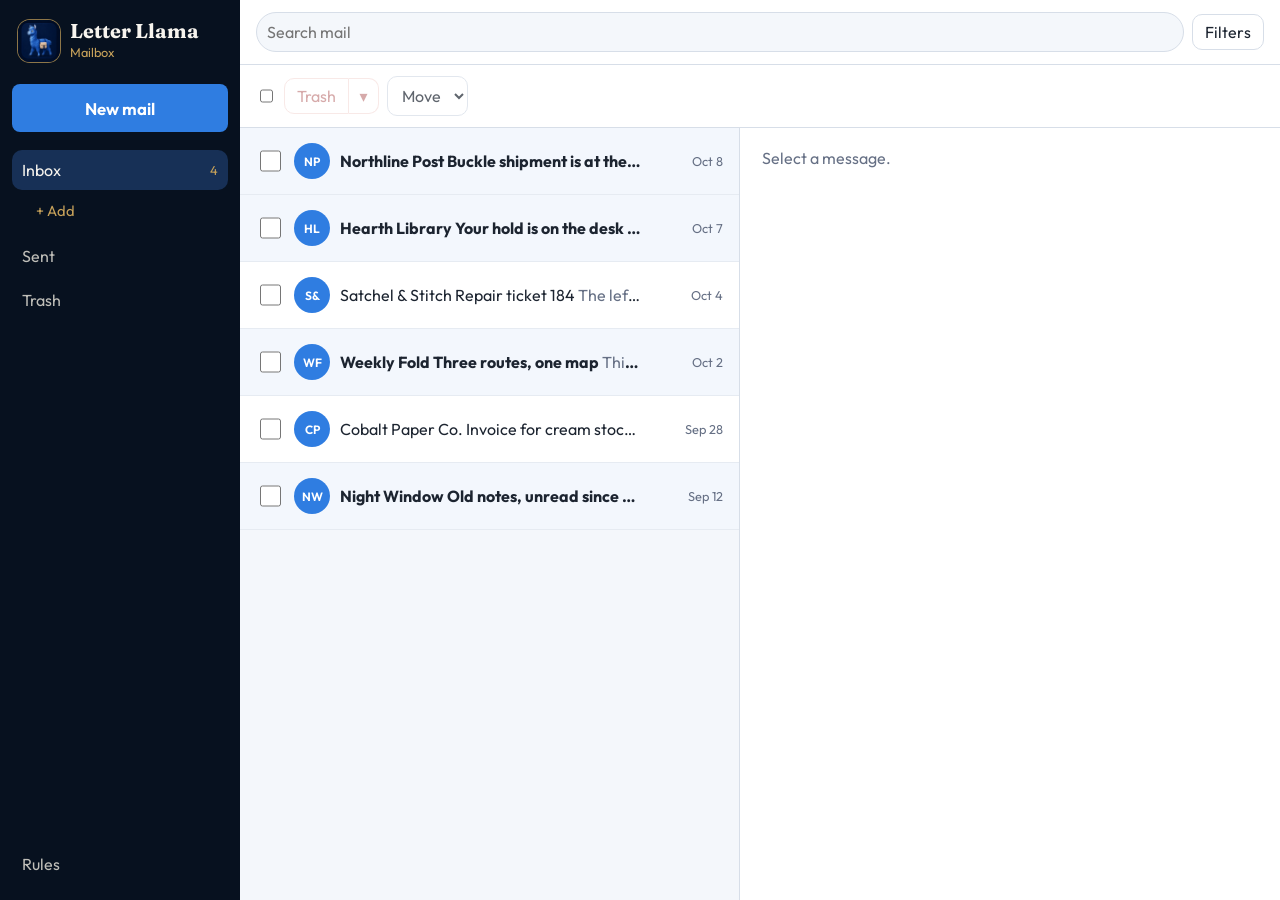
==== commit 03d1e03d: "Remove Set aside." ====
--- a/index.html
+++ b/index.html
@@ -106,11 +106,16 @@
 
     let state = load();
     function blankFilters() { return { from: "", to: "", subject: "", body: "", dateFrom: "", dateTo: "", attachment: "any", unread: "any" }; }
-    function blank() { return { box: "inbox", folderId: null, letters: seed, folders: [], rules: [], openId: null, writing: false, to: "", subject: "", body: "", replying: false, reply: "", armed: false, query: "", selected: [], filtersOpen: false, filters: blankFilters(), view: "mail", ruleName: "", ruleQuery: "", ruleKind: "archive", armedRule: null, folderName: "", addingFolder: false, menu: "", ask: "" }; }
+    function blank() { return { box: "inbox", folderId: null, letters: seed, folders: [], rules: [], openId: null, writing: false, to: "", subject: "", body: "", replying: false, reply: "", armed: false, query: "", selected: [], filtersOpen: false, filters: blankFilters(), view: "mail", ruleName: "", ruleQuery: "", ruleKind: "trash", armedRule: null, folderName: "", addingFolder: false, menu: "", ask: "" }; }
     function load() {
       try {
         const saved = JSON.parse(localStorage.getItem(KEY) || "null");
-        if (saved && Array.isArray(saved.letters)) return Object.assign(blank(), saved, { filters: Object.assign(blankFilters(), saved.filters || {}) });
+        if (saved && Array.isArray(saved.letters)) {
+          saved.letters = saved.letters.map((letter) => letter.place === "archived" ? Object.assign({}, letter, { place: "inbox" }) : letter);
+          if (saved.box === "archived") saved.box = "inbox";
+          if (Array.isArray(saved.rules)) saved.rules = saved.rules.map((rule) => rule.kind === "archive" ? Object.assign({}, rule, { kind: "keep" }) : rule);
+          return Object.assign(blank(), saved, { filters: Object.assign(blankFilters(), saved.filters || {}) });
+        }
       } catch (e) {}
       return blank();
     }
@@ -156,7 +161,7 @@
     }
     function title() {
       if (state.box === "folder") { const f = state.folders.find((item) => item.id === state.folderId); return f ? f.name : "Folder"; }
-      return { inbox: "Inbox", sent: "Sent", archived: "Set aside", trash: "Trash" }[state.box] || "Inbox";
+      return { inbox: "Inbox", sent: "Sent", trash: "Trash" }[state.box] || "Inbox";
     }
     function unreadCount(box) { return state.letters.filter((l) => l.place === box && l.unread).length; }
 
@@ -172,7 +177,6 @@
         ${nav("inbox", "Inbox", inboxN)}
         <div class="subs">${folders}${adder}</div>
         ${nav("sent", "Sent")}
-        ${nav("archived", "Set aside")}
         ${nav("trash", "Trash", state.letters.filter((l) => l.place === "trash").length)}
         <button class="navbtn" data-view="rules" style="margin-top:auto">Rules</button>`;
       document.getElementById("main").innerHTML = (state.view === "rules" ? rulesView() : mailView()) + foreverDialog();
@@ -198,7 +202,6 @@
         <div class="bulk">
           <input type="checkbox" data-act="check-all" ${allOn ? "checked" : ""} aria-label="Check all" />
           ${trashSplit("many", !state.selected.length)}
-          <button class="ghost" data-act="aside-selected" ${state.selected.length ? "" : "disabled"}>Set aside</button>
           <select id="bulk-move" ${state.selected.length ? "" : "disabled"}><option value="">Move</option>${state.folders.map((folder) => `<option value="${esc(folder.id)}">${esc(folder.name)}</option>`).join("")}</select>
         </div>`;
       const compose = state.writing ? `
@@ -241,12 +244,12 @@
     }
     function reader(letter) {
       const reply = state.replying ? `<form id="reply"><label class="meta" for="reply-body">Reply to ${esc(letter.from)}</label><textarea id="reply-body" name="reply">${esc(state.reply)}</textarea><div class="bulk" style="padding-left:0"><button class="btn" type="submit">Send</button><button class="ghost" type="button" data-act="cancel-reply">Discard</button></div></form>` : `<button class="btn" data-act="reply">Reply</button>`;
-      return `<p class="meta">From ${esc(letter.from)} · To ${esc(letter.to)} · ${esc(shownDate(letter.date))}</p><h1>${esc(letter.subject)}</h1><p>${esc(letter.body)}</p>${letter.files.length ? `<p class="meta">Attachments: ${esc(letter.files.join(", "))}</p>` : ""}<div class="bulk" style="padding-left:0;border:0">${reply}${trashSplit("one", false)}<button class="ghost" data-act="aside-one">Set aside</button></div>`;
+      return `<p class="meta">From ${esc(letter.from)} · To ${esc(letter.to)} · ${esc(shownDate(letter.date))}</p><h1>${esc(letter.subject)}</h1><p>${esc(letter.body)}</p>${letter.files.length ? `<p class="meta">Attachments: ${esc(letter.files.join(", "))}</p>` : ""}<div class="bulk" style="padding-left:0;border:0">${reply}${trashSplit("one", false)}</div>`;
     }
     function rulesView() {
       return `<div class="pad"><h1>Rules</h1><p class="meta">A rule sorts mail already in this mailbox. Delete forever still asks twice and will not trash instead.</p>
-        <form id="add-rule"><label class="meta">Name</label><input id="rule-name" name="name" value="${esc(state.ruleName)}" /><label class="meta">Words</label><input id="rule-query" name="query" value="${esc(state.ruleQuery)}" /><label class="meta">Action</label><select id="rule-kind" name="kind"><option value="archive">Set aside</option><option value="trash">Trash</option><option value="keep">Inbox</option><option value="permanent_delete" ${state.ruleKind === "permanent_delete" ? "selected" : ""}>Delete forever</option></select><button class="btn" type="submit" style="margin-top:8px">Save rule</button></form>
-        ${state.rules.map((rule) => { const matched = hits(rule); const action = rule.kind === "permanent_delete" ? (state.armedRule === rule.id ? `<button class="brass" data-run="${esc(rule.id)}">Yes, delete forever</button>` : `<button class="brass" data-arm-rule="${esc(rule.id)}" ${matched.length ? "" : "disabled"}>Delete matches forever</button>`) : `<button class="danger" data-run="${esc(rule.id)}" ${matched.length ? "" : "disabled"}>${rule.kind === "trash" ? "Trash matches" : rule.kind === "archive" ? "Set matches aside" : "Move matches to inbox"}</button>`; return `<div class="warn"><strong>${esc(rule.name)}</strong><div class="meta">${matched.length ? matched.length + " match" : "No matches"}</div>${action} <button class="ghost" data-remove-rule="${esc(rule.id)}">Remove</button></div>`; }).join("")}
+        <form id="add-rule"><label class="meta">Name</label><input id="rule-name" name="name" value="${esc(state.ruleName)}" /><label class="meta">Words</label><input id="rule-query" name="query" value="${esc(state.ruleQuery)}" /><label class="meta">Action</label><select id="rule-kind" name="kind"><option value="trash">Trash</option><option value="keep">Inbox</option><option value="permanent_delete" ${state.ruleKind === "permanent_delete" ? "selected" : ""}>Delete forever</option></select><button class="btn" type="submit" style="margin-top:8px">Save rule</button></form>
+        ${state.rules.map((rule) => { const matched = hits(rule); const action = rule.kind === "permanent_delete" ? (state.armedRule === rule.id ? `<button class="brass" data-run="${esc(rule.id)}">Yes, delete forever</button>` : `<button class="brass" data-arm-rule="${esc(rule.id)}" ${matched.length ? "" : "disabled"}>Delete matches forever</button>`) : `<button class="danger" data-run="${esc(rule.id)}" ${matched.length ? "" : "disabled"}>${rule.kind === "trash" ? "Trash matches" : "Move matches to inbox"}</button>`; return `<div class="warn"><strong>${esc(rule.name)}</strong><div class="meta">${matched.length ? matched.length + " match" : "No matches"}</div>${action} <button class="ghost" data-remove-rule="${esc(rule.id)}">Remove</button></div>`; }).join("")}
       </div>`;
     }
     function hits(rule) {
@@ -301,12 +304,10 @@
       }
       if (t.dataset.trash) return placeIds([t.dataset.trash], "trash");
       if (t.dataset.act === "trash-selected") return placeIds(state.selected, "trash");
-      if (t.dataset.act === "aside-selected") return placeIds(state.selected, "archived");
       const letter = state.letters.find((item) => item.id === state.openId);
       if (t.dataset.act === "reply") return set({ replying: true });
       if (t.dataset.act === "cancel-reply") return set({ replying: false });
       if (t.dataset.act === "trash-one" && letter) return placeIds([letter.id], "trash");
-      if (t.dataset.act === "aside-one" && letter) return placeIds([letter.id], "archived");
       if (t.dataset.removeRule) return set({ rules: state.rules.filter((rule) => rule.id !== t.dataset.removeRule) });
       if (t.dataset.armRule) return set({ armedRule: t.dataset.armRule });
       if (t.dataset.run) return runRule(t.dataset.run);
@@ -405,7 +406,7 @@
         state.letters = state.letters.filter((letter) => !drop.has(letter.id));
         return set({ armedRule: null });
       }
-      placeIds(ids, rule.kind === "trash" ? "trash" : rule.kind === "archive" ? "archived" : "inbox");
+      placeIds(ids, rule.kind === "trash" ? "trash" : "inbox");
     }
     draw();
   </script>
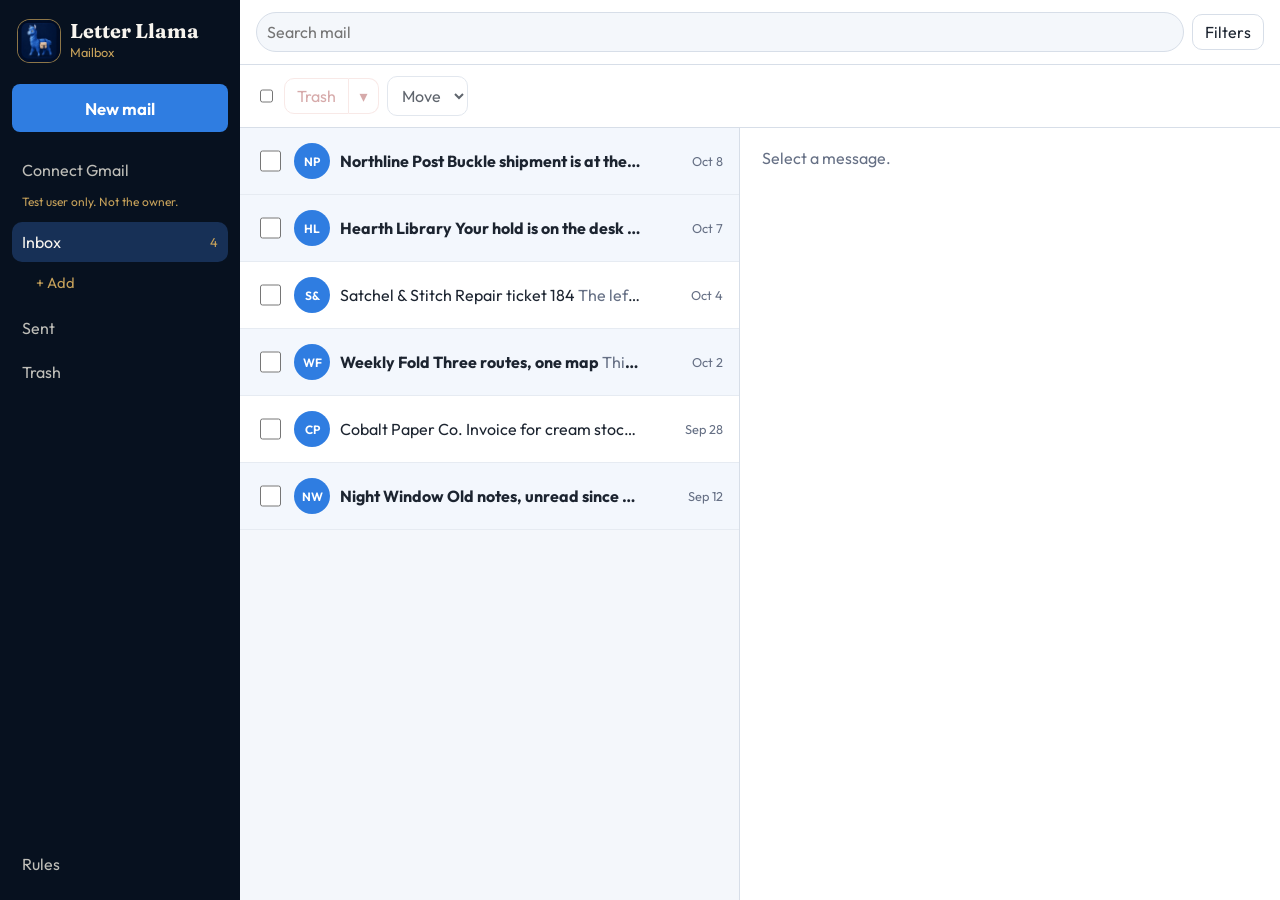
==== commit 65e40e63: "Add a Gmail test sign-in. It needs a Web client before Google will allow it." ====
--- a/index.html
+++ b/index.html
@@ -30,6 +30,7 @@
     .addfolder { display: flex; gap: 6px; padding: 4px 8px 8px; min-width: 0; }
     .addfolder input { flex: 1; min-width: 0; width: 0; min-height: 36px; background: #101b2e; color: var(--paper); border-color: #24344c; }
     .compose { background: var(--cobalt); color: white; justify-content: center; margin: 6px 0 14px; border-radius: 8px; min-height: 48px; font-size: 1.05rem; font-weight: 650; }
+    .gmail-note { margin: 0 10px 8px; color: var(--brass); font-size: .75rem; line-height: 1.35; }
     .subs { margin: 0 0 6px 14px; display: flex; flex-direction: column; gap: 2px; }
     .folder { min-height: 32px; font-size: .92rem; }
     .addmini { color: var(--brass); justify-content: flex-start; }
@@ -86,6 +87,7 @@
       .when { grid-column: 3; text-align: left; }
     }
   </style>
+  <script src="https://accounts.google.com/gsi/client" async></script>
 </head>
 <body>
   <div class="shell">
@@ -106,7 +108,7 @@
 
     let state = load();
     function blankFilters() { return { from: "", to: "", subject: "", body: "", dateFrom: "", dateTo: "", attachment: "any", unread: "any" }; }
-    function blank() { return { box: "inbox", folderId: null, letters: seed, folders: [], rules: [], openId: null, writing: false, to: "", subject: "", body: "", replying: false, reply: "", armed: false, query: "", selected: [], filtersOpen: false, filters: blankFilters(), view: "mail", ruleName: "", ruleQuery: "", ruleKind: "trash", armedRule: null, folderName: "", addingFolder: false, menu: "", ask: "" }; }
+    function blank() { return { box: "inbox", folderId: null, letters: seed, folders: [], rules: [], openId: null, writing: false, to: "", subject: "", body: "", replying: false, reply: "", armed: false, query: "", selected: [], filtersOpen: false, filters: blankFilters(), view: "mail", ruleName: "", ruleQuery: "", ruleKind: "trash", armedRule: null, folderName: "", addingFolder: false, menu: "", ask: "", gmail: null, gmailLetters: [], gmailError: "", gmailClient: "" }; }
     function load() {
       try {
         const saved = JSON.parse(localStorage.getItem(KEY) || "null");
@@ -119,7 +121,10 @@
       } catch (e) {}
       return blank();
     }
-    function save() { localStorage.setItem(KEY, JSON.stringify(state)); }
+    function save() {
+      const copy = Object.assign({}, state, { gmailLetters: [] });
+      localStorage.setItem(KEY, JSON.stringify(copy));
+    }
     function uid() { return Math.random().toString(36).slice(2) + Date.now().toString(36); }
     function esc(s) { return String(s ?? "").replace(/[&<>"']/g, (c) => "&#" + c.charCodeAt(0) + ";"); }
     function shownDate(iso) { const p = String(iso).split("-"); const months = ["Jan","Feb","Mar","Apr","May","Jun","Jul","Aug","Sep","Oct","Nov","Dec"]; return months[(+p[1] || 1) - 1] + " " + (+p[2] || ""); }
@@ -134,7 +139,9 @@
         if (el) { el.focus(); if (pos != null && el.setSelectionRange) { try { el.setSelectionRange(pos, pos); } catch (e) {} } }
       }
     }
+    function gmailOn() { return !!(state.gmail && state.gmail.token && state.gmail.expires > Date.now()); }
     function boxLetters() {
+      if (gmailOn() && state.box !== "folder") return (state.gmailLetters || []).filter((letter) => letter.place === state.box);
       return state.letters.filter((letter) => {
         if (state.box === "folder") return letter.place === "folder" && letter.folderId === state.folderId;
         return letter.place === state.box;
@@ -163,7 +170,10 @@
       if (state.box === "folder") { const f = state.folders.find((item) => item.id === state.folderId); return f ? f.name : "Folder"; }
       return { inbox: "Inbox", sent: "Sent", trash: "Trash" }[state.box] || "Inbox";
     }
-    function unreadCount(box) { return state.letters.filter((l) => l.place === box && l.unread).length; }
+    function unreadCount(box) {
+      if (gmailOn() && box !== "folder") return (state.gmailLetters || []).filter((letter) => letter.place === box && letter.unread).length;
+      return state.letters.filter((l) => l.place === box && l.unread).length;
+    }
 
     function draw() {
       const inboxN = unreadCount("inbox");
@@ -174,10 +184,11 @@
       document.getElementById("side").innerHTML = `
         <div class="brand"><img alt="" src="${MARK}" /><div><strong>Letter Llama</strong><span>Mailbox</span></div></div>
         <button class="compose" data-act="write">New mail</button>
+        ${gmailBlock()}
         ${nav("inbox", "Inbox", inboxN)}
         <div class="subs">${folders}${adder}</div>
         ${nav("sent", "Sent")}
-        ${nav("trash", "Trash", state.letters.filter((l) => l.place === "trash").length)}
+        ${nav("trash", "Trash", gmailOn() ? (state.gmailLetters || []).filter((l) => l.place === "trash").length : state.letters.filter((l) => l.place === "trash").length)}
         <button class="navbtn" data-view="rules" style="margin-top:auto">Rules</button>`;
       document.getElementById("main").innerHTML = (state.view === "rules" ? rulesView() : mailView()) + foreverDialog();
     }
@@ -212,11 +223,127 @@
           <div class="bulk" style="padding:0;border:0"><button class="btn" type="submit">Send</button><button class="ghost" type="button" data-act="cancel-write">Discard</button></div>
         </form>` : "";
       const list = `<div class="list">${rows.map((letter) => row(letter)).join("") || `<p class="pad meta">No messages.</p>`}</div>`;
-      const open = state.letters.find((letter) => letter.id === state.openId);
+      const open = (gmailOn() ? (state.gmailLetters || []) : state.letters).find((letter) => letter.id === state.openId);
       return `
         <div class="toolbar"><input id="q" type="search" placeholder="Search mail" value="${esc(state.query)}" /><button class="ghost" data-act="filters">${state.filtersOpen ? "Hide filters" : "Filters"}</button></div>
         ${filters}${bulk}${compose}
         <div class="split"><div>${list}</div>${open ? `<article class="reader">${reader(open)}</article>` : `<div class="reader empty"></div>`}</div>`;
+    }
+    const GMAIL_CLIENT = "193372328813-i4rag2qrs1rpl2eu2qknclk0l6i85nls.apps.googleusercontent.com";
+    const GMAIL_MODIFY = "https://www.googleapis.com/auth/gmail.modify";
+    const GMAIL_FULL = "https://mail.google.com/";
+    function gmailBlock() {
+      if (gmailOn()) return `<p class="gmail-note">${esc(state.gmail.email || "Gmail")}</p><button class="navbtn" data-act="gmail-off">Use practice mail</button>`;
+      return `<button class="navbtn" data-act="gmail-connect">Connect Gmail</button><p class="gmail-note">Test user only. Not the owner.</p>${state.gmailError ? `<p class="gmail-note">${esc(state.gmailError)}</p>` : ""}`;
+    }
+    function gmailAuth(permanent) {
+      if (!window.google || !google.accounts || !google.accounts.oauth2) return set({ gmailError: "Google sign-in is still loading. Click Connect again." });
+      const client = google.accounts.oauth2.initTokenClient({
+        client_id: state.gmailClient || GMAIL_CLIENT,
+        scope: permanent ? GMAIL_FULL : GMAIL_MODIFY,
+        include_granted_scopes: true,
+        callback: (resp) => {
+          if (resp.error) return set({ gmailError: resp.error });
+          state.gmail = { token: resp.access_token, expires: Date.now() + ((resp.expires_in || 3600) * 1000), scope: resp.scope || "", email: state.gmail && state.gmail.email };
+          save();
+          if (state.pendingDelete && state.pendingDelete.length && String(resp.scope || "").indexOf("mail.google.com") >= 0) return gmailDestroy(state.pendingDelete);
+          refreshGmail();
+        }
+      });
+      client.requestAccessToken({ prompt: "consent" });
+    }
+    function gmailHeader(msg, name) {
+      const headers = (msg.payload && msg.payload.headers) || [];
+      const found = headers.find((item) => item.name.toLowerCase() === name.toLowerCase());
+      return found ? found.value : "";
+    }
+    function letterFromGmail(msg, place) {
+      const date = new Date(Number(msg.internalDate) || Date.now());
+      const files = [];
+      const walk = (part) => { if (!part) return; if (part.filename) files.push(part.filename); (part.parts || []).forEach(walk); };
+      walk(msg.payload);
+      return { id: msg.id, from: gmailHeader(msg, "From") || "(unknown)", to: gmailHeader(msg, "To") || "", subject: gmailHeader(msg, "Subject") || "(no subject)", body: msg.snippet || "", date: date.toISOString().slice(0, 10), unread: (msg.labelIds || []).indexOf("UNREAD") >= 0, files, place, folderId: null, gmail: true };
+    }
+    async function gmailFetch(url, options) {
+      const opts = options || {};
+      const headers = Object.assign({ Authorization: "Bearer " + state.gmail.token }, opts.headers || {});
+      const res = await fetch(url, Object.assign({}, opts, { headers }));
+      if (!res.ok) throw new Error("Gmail " + res.status);
+      return res.status === 204 ? null : res.json();
+    }
+    async function refreshGmail() {
+      if (!gmailOn()) return;
+      try {
+        const profile = await gmailFetch("https://gmail.googleapis.com/gmail/v1/users/me/profile");
+        const boxes = [["inbox", "in:inbox", 15], ["sent", "in:sent", 8], ["trash", "in:trash", 8]];
+        const letters = [];
+        for (const [place, query, max] of boxes) {
+          const list = await gmailFetch("https://gmail.googleapis.com/gmail/v1/users/me/messages?maxResults=" + max + "&q=" + encodeURIComponent(query));
+          for (const item of list.messages || []) {
+            const msg = await gmailFetch("https://gmail.googleapis.com/gmail/v1/users/me/messages/" + item.id + "?format=metadata&metadataHeaders=From&metadataHeaders=To&metadataHeaders=Subject");
+            letters.push(letterFromGmail(msg, place));
+          }
+        }
+        set({ gmail: Object.assign({}, state.gmail, { email: profile.emailAddress }), gmailLetters: letters, gmailError: "" });
+      } catch (err) {
+        set({ gmailError: err.message || "Gmail did not answer." });
+      }
+    }
+    function decodeB64(data) {
+      const pad = data.replace(/-/g, "+").replace(/_/g, "/");
+      const bytes = Uint8Array.from(atob(pad), (c) => c.charCodeAt(0));
+      return new TextDecoder().decode(bytes);
+    }
+    function decodeBody(payload) {
+      if (!payload) return "";
+      if (payload.mimeType === "text/plain" && payload.body && payload.body.data) return decodeB64(payload.body.data);
+      for (const part of payload.parts || []) {
+        const found = decodeBody(part);
+        if (found) return found;
+      }
+      if (payload.body && payload.body.data) return decodeB64(payload.body.data);
+      return "";
+    }
+    async function openGmail(id) {
+      try {
+        await gmailFetch("https://gmail.googleapis.com/gmail/v1/users/me/messages/" + id + "/modify", { method: "POST", headers: { Authorization: "Bearer " + state.gmail.token, "Content-Type": "application/json" }, body: JSON.stringify({ removeLabelIds: ["UNREAD"] }) });
+        const msg = await gmailFetch("https://gmail.googleapis.com/gmail/v1/users/me/messages/" + id + "?format=full");
+        const body = decodeBody(msg.payload) || msg.snippet || "";
+        const letters = (state.gmailLetters || []).map((letter) => letter.id === id ? Object.assign({}, letter, { body, unread: false }) : letter);
+        set({ gmailLetters: letters, openId: id, view: "mail", replying: false });
+      } catch (err) {
+        set({ gmailError: err.message || "Could not open that message." });
+      }
+    }
+    async function gmailTrash(ids) {
+      try {
+        for (const id of ids) await gmailFetch("https://gmail.googleapis.com/gmail/v1/users/me/messages/" + id + "/trash", { method: "POST" });
+        await refreshGmail();
+        set({ selected: [], openId: null });
+      } catch (err) {
+        set({ gmailError: err.message || "Trash failed." });
+      }
+    }
+    async function gmailDestroy(ids) {
+      if (!state.gmail || String(state.gmail.scope).indexOf("mail.google.com") < 0) {
+        state.pendingDelete = ids;
+        return gmailAuth(true);
+      }
+      try {
+        for (const id of ids) await gmailFetch("https://gmail.googleapis.com/gmail/v1/users/me/messages/" + id, { method: "DELETE" });
+        state.pendingDelete = [];
+        await refreshGmail();
+        set({ selected: [], openId: null, ask: "" });
+      } catch (err) {
+        set({ gmailError: err.message || "Delete forever failed.", ask: "" });
+      }
+    }
+    function rawMessage(to, subject, body) {
+      const text = "To: " + to + "\r\nSubject: " + subject + "\r\nContent-Type: text/plain; charset=utf-8\r\n\r\n" + body;
+      const bytes = new TextEncoder().encode(text);
+      let bin = "";
+      bytes.forEach((b) => { bin += String.fromCharCode(b); });
+      return btoa(bin).replace(/\+/g, "-").replace(/\//g, "_").replace(/=+$/, "");
     }
     function trashSplit(which, disabled) {
       const off = disabled ? "disabled" : "";
@@ -258,6 +385,12 @@
       return state.letters.filter((letter) => words.every((word) => (letter.from + " " + letter.to + " " + letter.subject + " " + letter.body).toLowerCase().includes(word)));
     }
     function send(to, subject, body) {
+      if (gmailOn()) {
+        gmailFetch("https://gmail.googleapis.com/gmail/v1/users/me/messages/send", { method: "POST", headers: { Authorization: "Bearer " + state.gmail.token, "Content-Type": "application/json" }, body: JSON.stringify({ raw: rawMessage(to, subject, body) }) })
+          .then(() => { set({ writing: false, replying: false, to: "", subject: "", body: "", reply: "", box: "sent" }); return refreshGmail(); })
+          .catch((err) => set({ gmailError: err.message || "Send failed." }));
+        return;
+      }
       const date = "2026-10-10";
       const sent = { id: uid(), from: "You", to, subject, body, date, unread: false, files: [], place: "sent", folderId: null };
       const delivered = Object.assign({}, sent, { id: uid(), unread: true, place: "inbox" });
@@ -276,6 +409,8 @@
       if (t.dataset.box) return set({ box: t.dataset.box, folderId: null, view: "mail", openId: null, selected: [] });
       if (t.dataset.folder && t.classList.contains("folder")) return set({ box: "folder", folderId: t.dataset.folder, view: "mail", openId: null, selected: [] });
       if (t.dataset.view) return set({ view: t.dataset.view });
+      if (t.dataset.act === "gmail-connect") return gmailAuth(false);
+      if (t.dataset.act === "gmail-off") return set({ gmail: null, gmailLetters: [], gmailError: "", pendingDelete: [] });
       if (t.dataset.act === "write") return set({ writing: true, view: "mail", menu: "" });
       if (t.dataset.act === "cancel-write") return set({ writing: false });
       if (t.dataset.act === "add-folder") return set({ addingFolder: true });
@@ -284,6 +419,8 @@
       if (t.dataset.act === "ask-forever") return set({ ask: t.dataset.which, menu: "" });
       if (t.dataset.act === "close-ask") return set({ ask: "" });
       if (t.dataset.act === "do-forever") {
+        const ids = state.ask === "many" ? state.selected.slice() : (state.openId ? [state.openId] : []);
+        if (gmailOn()) return gmailDestroy(ids);
         if (state.ask === "many") {
           const drop = new Set(state.selected);
           state.letters = state.letters.filter((letter) => !drop.has(letter.id));
@@ -299,15 +436,16 @@
         return set({ selected: allOn ? [] : rows.map((letter) => letter.id), armed: false });
       }
       if (t.dataset.open && !event.target.closest("input,button,select")) {
+        if (gmailOn()) return openGmail(t.dataset.open);
         state.letters = state.letters.map((letter) => letter.id === t.dataset.open ? Object.assign({}, letter, { unread: false }) : letter);
         return set({ openId: t.dataset.open, armed: false, replying: false, view: "mail" });
       }
       if (t.dataset.trash) return placeIds([t.dataset.trash], "trash");
-      if (t.dataset.act === "trash-selected") return placeIds(state.selected, "trash");
-      const letter = state.letters.find((item) => item.id === state.openId);
+      if (t.dataset.act === "trash-selected") return gmailOn() ? gmailTrash(state.selected.slice()) : placeIds(state.selected, "trash");
+      const letter = (gmailOn() ? state.gmailLetters : state.letters).find((item) => item.id === state.openId);
       if (t.dataset.act === "reply") return set({ replying: true });
       if (t.dataset.act === "cancel-reply") return set({ replying: false });
-      if (t.dataset.act === "trash-one" && letter) return placeIds([letter.id], "trash");
+      if (t.dataset.act === "trash-one" && letter) return gmailOn() ? gmailTrash([letter.id]) : placeIds([letter.id], "trash");
       if (t.dataset.removeRule) return set({ rules: state.rules.filter((rule) => rule.id !== t.dataset.removeRule) });
       if (t.dataset.armRule) return set({ armedRule: t.dataset.armRule });
       if (t.dataset.run) return runRule(t.dataset.run);
@@ -393,6 +531,8 @@
       zone.classList.remove("over");
       const id = event.dataTransfer.getData("text/plain");
       if (!id) return;
+      if (gmailOn() && zone.dataset.drop === "trash") return gmailTrash([id]);
+      if (gmailOn()) return set({ gmailError: "Folders stay on this computer for now." });
       if (zone.dataset.folder) placeIds([id], "folder", zone.dataset.folder);
       else if (zone.dataset.drop && zone.dataset.drop !== "folder") placeIds([id], zone.dataset.drop);
     });
@@ -409,6 +549,7 @@
       placeIds(ids, rule.kind === "trash" ? "trash" : "inbox");
     }
     draw();
+    if (gmailOn()) refreshGmail();
   </script>
 </body>
 </html>
